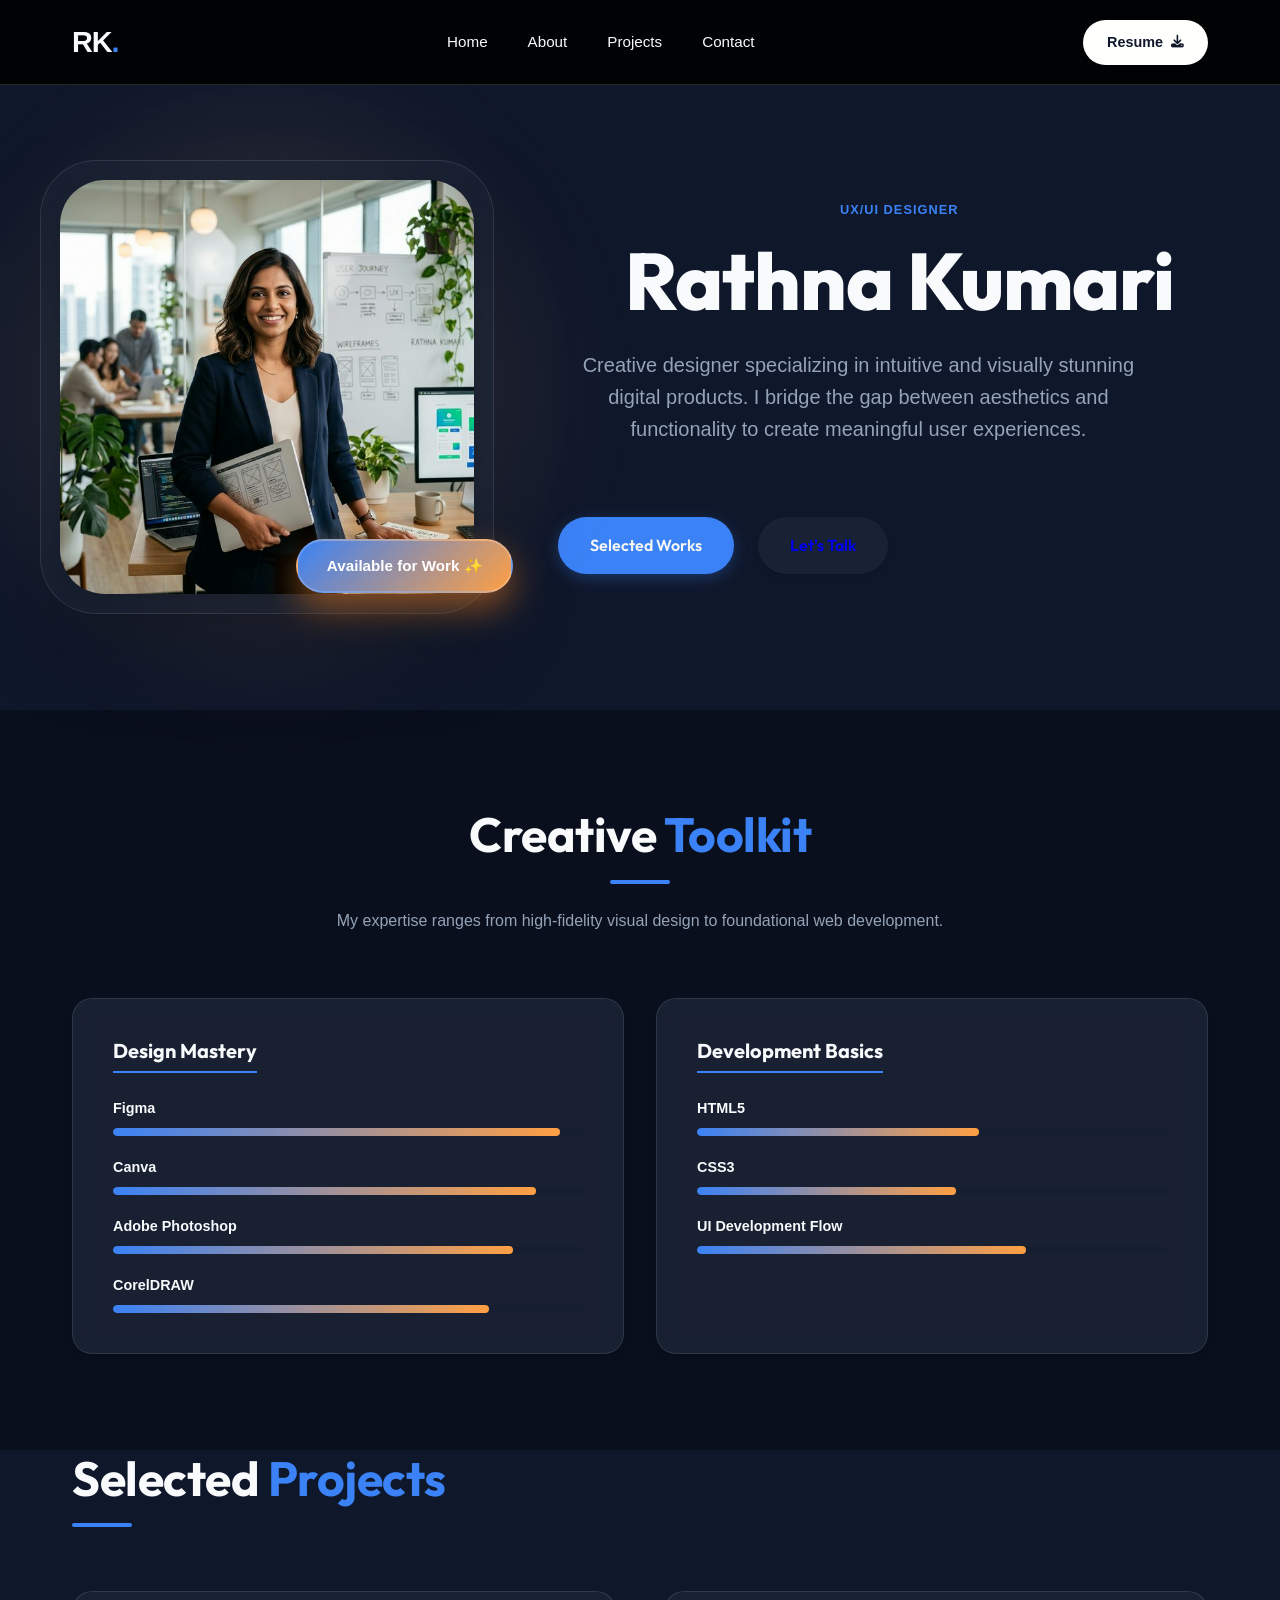
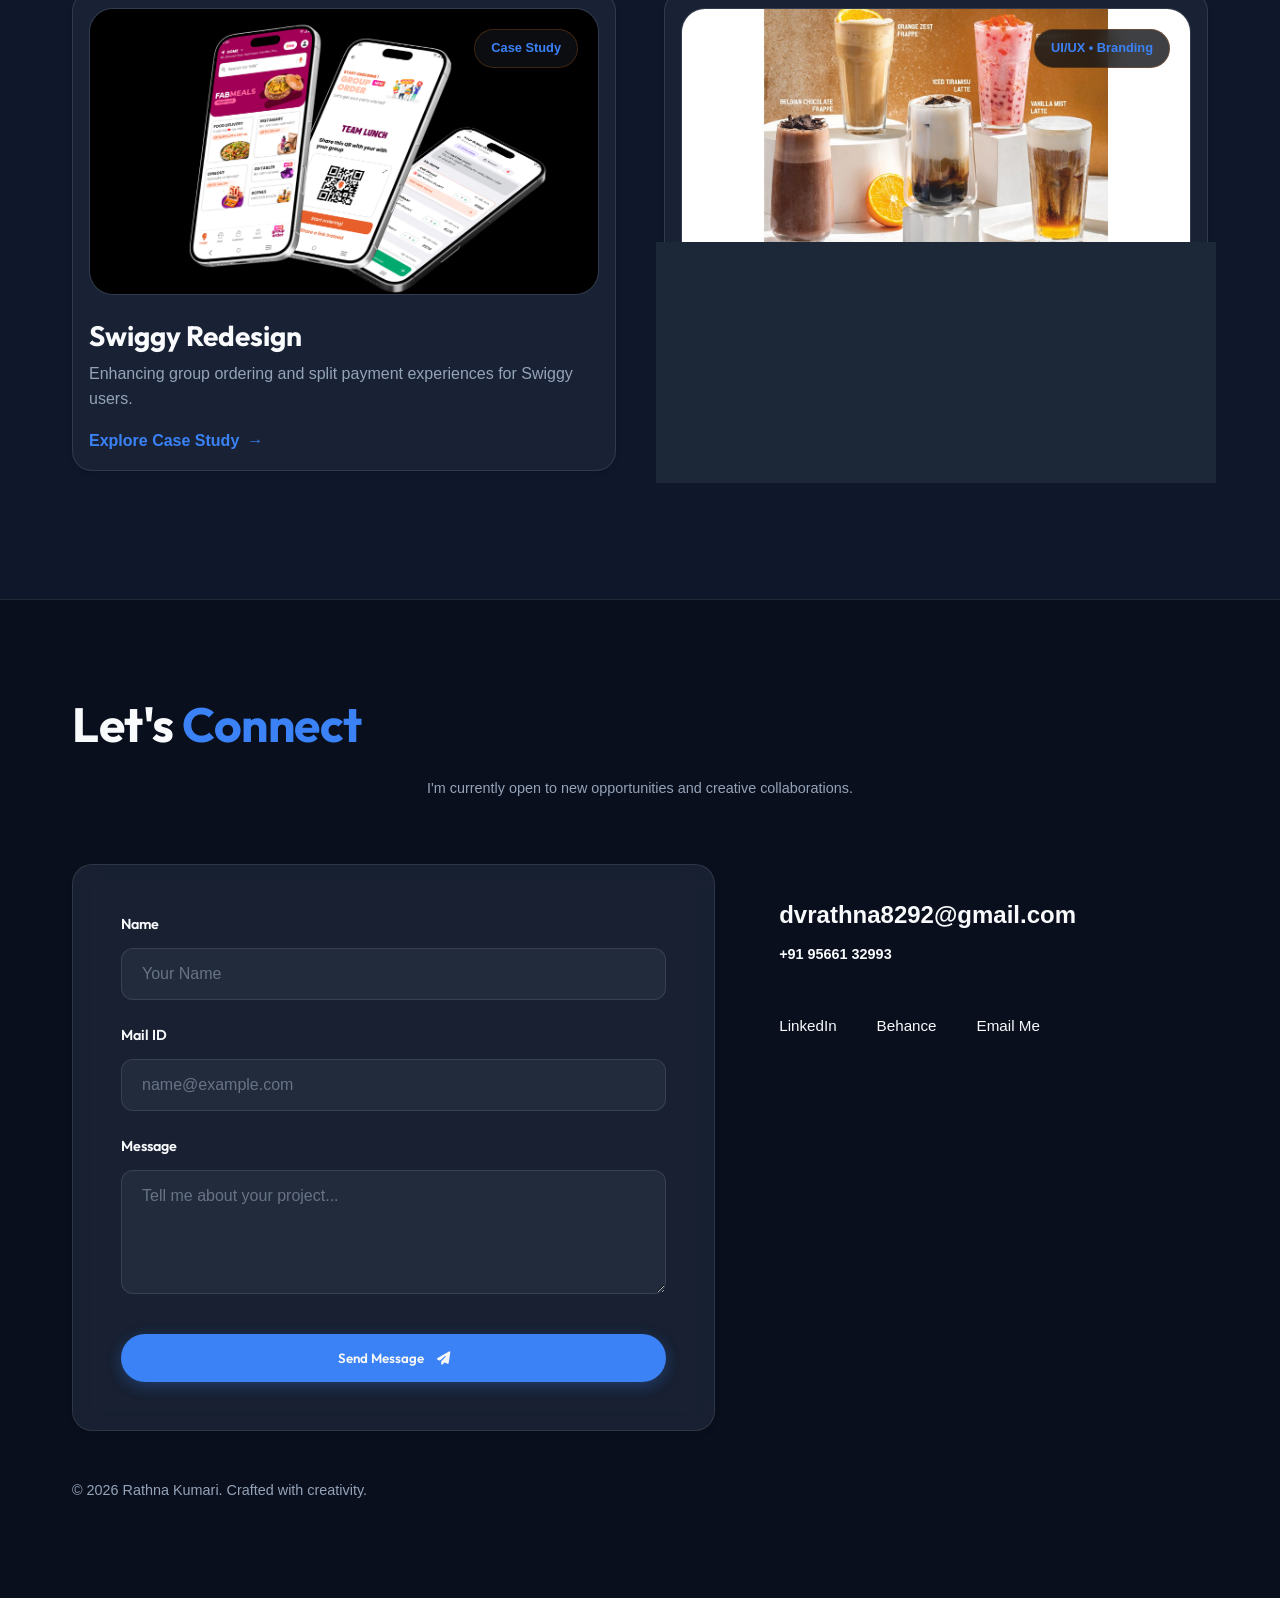
==== index.html @ 994c02bd "Initial portfolio commit" ====
<head>
    <meta charset="UTF-8">
    <meta name="viewport" content="width=device-width, initial-scale=1.0">
    <title>Rathna Kumari | UI/UX Designer Portfolio</title>
    <link rel="stylesheet" href="styling.css">
    <link rel="preconnect" href="https://fonts.googleapis.com">
    <link rel="preconnect" href="https://fonts.gstatic.com" crossorigin>
    <link href="https://fonts.googleapis.com/css2?family=Outfit:wght@300;400;500;600;700&display=swap" rel="stylesheet">
    <link rel="stylesheet" href="https://cdnjs.cloudflare.com/ajax/libs/font-awesome/6.4.0/css/all.min.css">
</head>

<body class="portfolio-theme">
    <!-- Navbar -->
    <nav class="navbar">
        <div class="nav-container">
            <a href="#" class="logo">RK<span>.</span></a>
            <ul class="nav-links">
                <li><a href="#home">Home</a></li>
                <li><a href="#about">About</a></li>
                <li><a href="#projects">Projects</a></li>
                <li><a href="#contact">Contact</a></li>
            </ul>
            <a href="resume.pdf" class="btn-resume" download>Resume <i class="fa-solid fa-download"></i></a>
        </div>
    </nav>
    <header class="portfolio-hero container">
        <div class="hero-layout fade-up">
            <div class="hero-image-wrapper">
                <div class="profile-photo-container">
                    <img src="premium_designer_portrait.png" alt="Rathna Kumari" class="profile-photo">
                    <div class="floating-badge">Available for Work ✨</div>
                </div>
            </div>
            <div class="hero-text">
                <span class="tag">UX/UI Designer</span>
                <h1 class="hero-title">Rathna Kumari</h1>
                <p class="hero-subtitle">Creative designer specializing in intuitive and visually stunning digital products. I bridge the gap between aesthetics and functionality to create meaningful user experiences.</p>

                <div class="flex-center gap-md" style="justify-content: flex-start; margin-top: 2rem;">
                    <a href="#projects" class="btn primary-btn">Selected Works</a>
                    <a href="#contact" class="btn glass-card">Let's Talk</a>
                </div>
            </div>
        </div>
    </header>

    <section id="skills" class="section bg-darker">
        <div class="container">
            <div class="section-header center fade-up">
                <h2>Creative <span class="highlight">Toolkit</span></h2>
                <div class="line"></div>
                <p class="mt-md">My expertise ranges from high-fidelity visual design to foundational web development.</p>
            </div>
            <div class="skills-grid">
                <div class="skill-category glass-card p-xl fade-up">
                    <h3 class="mb-md">Design Mastery</h3>
                    <div class="skill-list">
                        <div class="skill-item">
                            <span class="skill-name">Figma</span>
                            <div class="skill-bar"><div class="fill" style="width: 95%;"></div></div>
                        </div>
                        <div class="skill-item">
                            <span class="skill-name">Canva</span>
                            <div class="skill-bar"><div class="fill" style="width: 90%;"></div></div>
                        </div>
                        <div class="skill-item">
                            <span class="skill-name">Adobe Photoshop</span>
                            <div class="skill-bar"><div class="fill" style="width: 85%;"></div></div>
                        </div>
                        <div class="skill-item">
                            <span class="skill-name">CorelDRAW</span>
                            <div class="skill-bar"><div class="fill" style="width: 80%;"></div></div>
                        </div>
                    </div>
                </div>
                <div class="skill-category glass-card p-xl fade-up delay-1">
                    <h3 class="mb-md">Development Basics</h3>
                    <div class="skill-list">
                        <div class="skill-item">
                            <span class="skill-name">HTML5</span>
                            <div class="skill-bar"><div class="fill" style="width: 60%;"></div></div>
                        </div>
                        <div class="skill-item">
                            <span class="skill-name">CSS3</span>
                            <div class="skill-bar"><div class="fill" style="width: 55%;"></div></div>
                        </div>
                        <div class="skill-item">
                            <span class="skill-name">UI Development Flow</span>
                            <div class="skill-bar"><div class="fill" style="width: 70%;"></div></div>
                        </div>
                    </div>
                </div>
            </div>
        </div>
    </section>

    <main id="projects" class="projects-section container">
        <div class="section-header fade-up">
            <h2>Selected <span class="highlight">Projects</span></h2>
            <div class="line align-left"></div>
        </div>

        <div class="project-grid">
            <!-- Swiggy Redesign Project -->
            <a href="case study.html" class="project-card glass-card p-sm fade-up">
                <div class="project-thumbnail">
                    <span class="project-badge">Case Study</span>
                    <img src="Swiggy redesign.png" alt="Swiggy Redesign Case Study Thumbnail">
                </div>
                <div class="p-md">
                    <h3 class="project-title">Swiggy Redesign</h3>
                    <p class="project-desc">Enhancing group ordering and split payment experiences for Swiggy users.</p>
                    <span class="view-case-study">Explore Case Study</span>
                </div>
            </a>

            <!-- Sip & Swag Cafe Project -->
            <a href="sip-and-swag-case-study.html" class="project-card glass-card p-sm fade-up delay-1" style="text-decoration: none; color: inherit;">
                <div class="project-thumbnail">
                    <span class="project-badge">UI/UX • Branding</span>
                    <img src="Barista.jpg" alt="Sip & Swag Cafe" style="width: 100%; height: 100%; object-fit: cover; border-radius: 12px;">
                </div>
                <div class="p-md">
                    <h3 class="project-title">Sip & Swag Cafe</h3>
                    <p class="project-desc">Premium lifestyle branding and digital experience for a Gen-Z coffee lounge.</p>
                    <span class="view-case-study">Explore Case Study</span>
                </div>
            </a>
        </div>
    </main>

    <footer id="contact" class="section bg-darker">
        <div class="container">
            <h2 class="mb-md">Let's <span class="highlight">Connect</span></h2>
            <p class="mb-lg" style="text-align: center;">I'm currently open to new opportunities and creative collaborations.</p>
            
            <div class="contact-wrapper fade-up">
                <!-- Contact Form -->
                <div class="contact-form glass-card">
                    <form action="#" method="POST">
                        <div class="form-group mb-md">
                            <label for="name" class="form-label">Name</label>
                            <input type="text" id="name" name="name" class="form-control" placeholder="Your Name" required>
                        </div>
                        <div class="form-group mb-md">
                            <label for="email" class="form-label">Mail ID</label>
                            <input type="email" id="email" name="email" class="form-control" placeholder="name@example.com" required>
                        </div>
                        <div class="form-group mb-lg">
                            <label for="message" class="form-label">Message</label>
                            <textarea id="message" name="message" class="form-control" rows="5" placeholder="Tell me about your project..." required></textarea>
                        </div>
                        <button type="submit" class="btn primary-btn" style="width: 100%;">Send Message <i class="fa-solid fa-paper-plane" style="margin-left: 10px;"></i></button>
                    </form>
                </div>

                <!-- Contact Info Side -->
                <div class="contact-details">
                    <div class="footer-contact mb-xl">
                        <p class="text-lg">dvrathna8292@gmail.com</p>
                        <p class="mt-sm">+91 95661 32993</p>
                    </div>
                    <div class="nav-links" style="justify-content: flex-start; gap: 2.5rem; flex-wrap: wrap;">
                        <a href="https://linkedin.com" target="_blank">LinkedIn</a>
                        <a href="https://behance.net" target="_blank">Behance</a>
                        <a href="mailto:dvrathna8292@gmail.com">Email Me</a>
                    </div>
                </div>
            </div>
            <p class="mt-xl text-sm">© 2026 Rathna Kumari. Crafted with creativity.</p>
        </div>
    </footer>

    <script src="script.js"></script>
    <script>
        // Observe fade-up elements on scroll
        const observerOptions = {
            threshold: 0.1
        };

        const observer = new IntersectionObserver((entries) => {
            entries.forEach(entry => {
                if (entry.isIntersecting) {
                    entry.target.classList.add('visible');
                }
            });
        }, observerOptions);

        document.querySelectorAll('.fade-up').forEach(el => observer.observe(el));
    </script>
</body>

</html>
---- styling.css ----
:root {
    --swiggy-orange: #fc8019;
    --swiggy-orange-hover: #ff9f43;
    
    /* Portfolio Blue Theme (Only active in index.html) */
    --portfolio-primary-blue: #3b82f6;
    --portfolio-secondary-blue: #60a5fa;
    --bg-primary: #0f172a;
    --bg-secondary: #0a0f1d;
    --card-bg: rgba(30, 41, 59, 0.7);
    --border-color: rgba(255, 255, 255, 0.1);
    --text-primary: #f8fafc;
    --text-secondary: #94a3b8;
    --glow: rgba(252, 128, 25, 0.25);
    
    --success: #10b981;
    --danger: #ef4444;
    
    --font-heading: 'Outfit', sans-serif;
    --font-body: 'Inter', sans-serif;
    --shadow-sm: 0 1px 2px 0 rgb(0 0 0 / 0.05);
    --shadow-md: 0 4px 6px -1px rgb(0 0 0 / 0.1), 0 2px 4px -2px rgb(0 0 0 / 0.1);
    --shadow-lg: 0 10px 15px -3px rgb(0 0 0 / 0.1), 0 4px 6px -4px rgb(0 0 0 / 0.1);
}

body.portfolio-theme {
    --swiggy-orange: var(--portfolio-primary-blue);
    --swiggy-orange-hover: var(--portfolio-secondary-blue);
    --glow: rgba(59, 130, 246, 0.3);
}

* {
    margin: 0;
    padding: 0;
    box-sizing: border-box;
}

html {
    scroll-behavior: smooth;
    background-color: var(--bg-primary);
    color: var(--text-primary);
    font-family: var(--font-body);
}

body {
    overflow-x: hidden;
    line-height: 1.6;
}

/* Typography */
h1, h2, h3, h4, h5, h6 {
    font-family: var(--font-heading);
    font-weight: 700;
    line-height: 1.2;
}

h1 { font-size: clamp(2.5rem, 5vw, 4rem); letter-spacing: -1px; }
h2 { font-size: clamp(2rem, 4vw, 3rem); letter-spacing: -0.5px; }
h3 { font-size: 1.5rem; }
h4 { font-size: 1.2rem; }

p {
    font-size: 1rem;
    color: var(--text-secondary);
}

.text-light { color: var(--text-secondary); }
.text-lg { font-size: 1.15rem; }
.highlight { color: var(--swiggy-orange); }
.text-highlight { color: var(--swiggy-orange); font-weight: 500;}
.center { text-align: center; }

/* Utilities */
.container {
    max-width: 1200px;
    margin: 0 auto;
    padding: 0 2rem;
}

.section { padding: 6rem 0; }
.bg-darker { background-color: var(--bg-secondary); }

.mb-sm { margin-bottom: 0.5rem; }
.mb-md { margin-bottom: 1.5rem; }
.mb-lg { margin-bottom: 2.5rem; }
.mt-sm { margin-top: 0.5rem; }
.mt-md { margin-top: 1.5rem; }
.mt-xl { margin-top: 3rem; }

.p-xl { padding: 2.5rem; }
.padding-xxl { padding: 4rem; }

.flex-between { display: flex; justify-content: space-between; align-items: center; }

/* Grid Layouts */
.grid-2 {
    display: grid;
    grid-template-columns: 1fr 1fr;
    gap: 2rem;
}

.grid-3 {
    display: grid;
    grid-template-columns: repeat(auto-fill, minmax(320px, 1fr));
    gap: 2rem;
}

.align-items-center {
    align-items: center;
}

.text-center {
    text-align: center;
}

.text-sm {
    font-size: 0.9rem;
}

.p-lg {
    padding: 1.5rem;
}

.compare-card {
    display: flex;
    flex-direction: column;
    align-items: center;
    justify-content: space-between;
    height: 100%;
}


/* UI Elements */
.glass-card {
    background: var(--card-bg);
    backdrop-filter: blur(12px);
    -webkit-backdrop-filter: blur(12px);
    border: 1px solid var(--border-color);
    border-radius: 20px;
    box-shadow: var(--shadow-md);
    transition: transform 0.3s cubic-bezier(0.175, 0.885, 0.32, 1.275), box-shadow 0.3s ease, border-color 0.3s ease;
}

.glass-card:hover {
    transform: translateY(-5px);
    border-color: rgba(252, 128, 25, 0.3);
    box-shadow: var(--shadow-lg), 0 0 20px var(--glow);
}

.highlight-border {
    position: relative;
    overflow: hidden;
}

.highlight-border::before {
    content: '';
    position: absolute;
    top: 0; left: 0; right: 0; height: 3px;
    background: linear-gradient(90deg, transparent, var(--swiggy-orange), transparent);
}

.footer-contact {
    margin: 2rem 0;
}

.footer-contact p {
    color: var(--text-primary);
    font-weight: 600;
}

.btn {
    display: inline-block;
    padding: 1rem 2rem;
    border-radius: 50px;
    font-weight: 600;
    text-decoration: none;
    transition: all 0.3s ease;
    font-family: var(--font-heading);
    cursor: pointer;
    border: none;
}

.primary-btn {
    background: var(--swiggy-orange);
    color: rgb(247, 247, 244);
    box-shadow: 0 4px 15px var(--glow);
}

.primary-btn:hover {
    background: var(--swiggy-orange-hover);
    transform: translateY(-2px);
    box-shadow: 0 6px 20px rgba(252, 128, 25, 0.4);
}

.pill {
    background: rgba(252, 128, 25, 0.1);
    color: var(--swiggy-orange);
    padding: 0.5rem 1rem;
    border-radius: 50px;
    font-size: 0.875rem;
    font-weight: 500;
    border: 1px solid rgba(252, 128, 25, 0.2);
    display: inline-block;
}

/* Animations */
.fade-up {
    opacity: 0;
    transform: translateY(30px);
    transition: opacity 0.8s ease, transform 0.8s cubic-bezier(0.165, 0.84, 0.44, 1);
}

.fade-up.visible {
    opacity: 1;
    transform: translateY(0);
}

.delay-1 { transition-delay: 0.2s; }
.delay-2 { transition-delay: 0.4s; }

.float {
    animation: float 6s ease-in-out infinite;
}

@keyframes float {
    0% { transform: translateY(0px); }
    50% { transform: translateY(-15px); }
    100% { transform: translateY(0px); }
}

/* Navbar */
.navbar {
    position: fixed;
    top: 0;
    left: 0;
    width: 100%;
    padding: 1.2rem 0;
    background: rgba(0, 0, 0, 0.9);
    backdrop-filter: blur(20px);
    -webkit-backdrop-filter: blur(20px);
    border-bottom: 1px solid rgba(255, 255, 255, 0.15);
    z-index: 1000;
    transition: all 0.3s ease;
}

.nav-container {
    max-width: 1200px;
    margin: 0 auto;
    padding: 0 2rem;
    display: flex;
    justify-content: space-between;
    align-items: center;
}

.logo {
    font-size: 1.8rem;
    font-weight: 700;
    color: var(--text-primary);
    text-decoration: none;
    letter-spacing: -1px;
}

.logo span {
    color: var(--swiggy-orange);
}

.nav-links {
    display: flex;
    list-style: none;
    gap: 2.5rem;
    align-items: center;
}

.nav-links a {
    text-decoration: none;
    color: var(--text-primary);
    font-weight: 500;
    font-size: 0.95rem;
    transition: color 0.3s ease;
    position: relative;
}

.nav-links a::after {
    content: '';
    position: absolute;
    bottom: -5px;
    left: 0;
    width: 0;
    height: 2px;
    background: var(--swiggy-orange);
    transition: width 0.3s ease;
}

.nav-links a:hover {
    color: var(--swiggy-orange);
}

.nav-links a:hover::after {
    width: 100%;
}

.btn-resume {
    background: #fffffd;
    color: #0f172a;
    padding: 0.7rem 1.5rem;
    border-radius: 50px;
    text-decoration: none;
    font-weight: 600;
    font-size: 0.9rem;
    display: flex;
    align-items: center;
    gap: 0.5rem;
    transition: all 0.3s ease;
    box-shadow: 0 4px 15px rgba(0, 0, 0, 0.1);
}

.btn-resume:hover {
    background: var(--swiggy-orange);
    transform: translateY(-2px);
    box-shadow: 0 6px 20px rgba(252, 128, 25, 0.3);
}

.btn-resume i {
    font-size: 0.8rem;
}

/* Hero Section */
.hero {
    min-height: 100vh;
    display: flex;
    align-items: center;
    padding-top: 5rem;
    position: relative;
    overflow: hidden;
    background: #000000;
}

.hero::before {
    content: '';
    position: absolute;
    top: -50%; left: -10%;
    width: 60%; height: 100%;
    background: radial-gradient(circle, rgba(252, 128, 25, 0.15) 0%, transparent 60%);
    filter: blur(60px);
    z-index: -1;
}

.hero-grid {
    display: grid;
    grid-template-columns: 1fr 1fr;
    gap: 4rem;
    align-items: center;
}

.hero-layout {
    display: grid;
    grid-template-columns: 1fr 1.5fr;
    gap: 4rem;
    align-items: center;
}

.hero-image-wrapper {
    position: relative;
    display: flex;
    justify-content: center;
    align-items: center;
    z-index: 1;
}

.hero-image-wrapper::before,
.hero-image-wrapper::after {
    content: '';
    position: absolute;
    width: 140%;
    height: 140%;
    background: radial-gradient(circle, rgba(252, 128, 25, 0.4) 0%, transparent 70%);
    filter: blur(60px);
    opacity: 0.2;
    z-index: -1;
    animation: pulse 6s ease-in-out infinite alternate;
}

.hero-image-wrapper::after {
    background: radial-gradient(circle, #ffecd2 0%, transparent 70%);
    animation-delay: -3s;
}

@keyframes pulse {
    0% { transform: scale(0.8) translate(-10%, -10%); opacity: 0.1; }
    100% { transform: scale(1.2) translate(10%, 10%); opacity: 0.3; }
}

.profile-photo-container {
    position: relative;
    padding: 1.2rem;
    background: rgba(30, 41, 59, 0.4);
    backdrop-filter: blur(12px);
    -webkit-backdrop-filter: blur(12px);
    border: 1px solid rgba(255, 255, 255, 0.1);
    border-radius: 3.5rem;
    box-shadow: 0 40px 100px -20px rgba(0, 0, 0, 0.3);
    transition: all 0.6s cubic-bezier(0.165, 0.84, 0.44, 1);
    transform-style: preserve-3d;
}

.profile-photo {
    width: 100%;
    max-width: 420px;
    border-radius: 2.8rem;
    display: block;
    transition: transform 0.6s cubic-bezier(0.165, 0.84, 0.44, 1);
    box-shadow: 0 10px 30px rgba(0,0,0,0.2);
}

.profile-photo-container:hover {
    transform: translateY(-15px) rotate(2deg) scale(1.02);
    border-color: rgba(252, 128, 25, 0.5);
    box-shadow: 0 60px 120px -30px rgba(252, 128, 25, 0.25);
    background: rgba(255, 255, 255, 0.08);
}

.profile-photo-container:hover .profile-photo {
    transform: scale(1.05);
}

.floating-badge {
    position: absolute;
    bottom: 20px;
    right: -20px;
    background: linear-gradient(135deg, var(--swiggy-orange), #ff9f43);
    color: white;
    padding: 0.8rem 1.8rem;
    border-radius: 50px;
    font-size: 0.95rem;
    font-weight: 700;
    box-shadow: 0 15px 35px rgba(252, 128, 25, 0.5);
    animation: float-badge 4s ease-in-out infinite;
    z-index: 10;
    white-space: nowrap;
    border: 2px solid rgba(255, 255, 255, 0.2);
}

@keyframes float-badge {
    0% { transform: translateY(0) rotate(0); }
    50% { transform: translateY(-15px) rotate(3deg); }
    100% { transform: translateY(0) rotate(0); }
}

.hero-text {
    display: flex;
    flex-direction: column;
}

.contact-chips {
    display: flex;
    gap: 1rem;
    margin-top: 1.5rem;
    flex-wrap: wrap;
}

.chip {
    padding: 0.5rem 1rem;
    background: var(--bg-secondary);
    border: 1px solid var(--border-color);
    border-radius: 50px;
    color: var(--text-secondary);
    text-decoration: none;
    font-size: 0.9rem;
    display: flex;
    align-items: center;
    gap: 0.5rem;
    transition: all 0.3s ease;
}

.chip:hover {
    background: white;
    border-color: var(--swiggy-orange);
    color: var(--text-primary);
    transform: translateY(-2px);
    box-shadow: var(--shadow-sm);
}

.tag {
    display: inline-block;
    color: var(--swiggy-orange);
    font-weight: 600;
    letter-spacing: 1px;
    text-transform: uppercase;
    font-size: 0.8rem;
    margin-bottom: 1rem;
}

.title {
    margin-bottom: 1.5rem;
}

.subtitle {
    font-size: 1.2rem;
    margin-bottom: 2rem;
    max-width: 90%;
}

.role-grid {
    display: grid;
    grid-template-columns: 1fr 1fr;
    gap: 1.5rem;
    margin-bottom: 2rem;
    padding: 1.5rem;
    background: rgba(30, 41, 59, 0.3);
    border-radius: 12px;
    border: 1px solid rgba(252, 128, 25, 0.2);
}

.role-label {
    display: block;
    color: var(--text-secondary);
    font-size: 0.8rem;
    text-transform: uppercase;
    letter-spacing: 1px;
    margin-bottom: 0.25rem;
}

.role-val {
    font-family: var(--font-heading);
    font-weight: 500;
    color: white;
}

.features-pill {
    display: flex;
    gap: 1rem;
    margin-bottom: 2.5rem;
}

.visual-card {
    padding: 1rem;
    border-radius: 2rem;
    display: flex;
    justify-content: center;
    align-items: center;
    background: linear-gradient(145deg, rgba(25, 28, 36, 0.8), rgba(15, 17, 21, 0.8));
    position: relative;
}

.visual-card::after {
    content: '';
    position: absolute;
    inset: -2px;
    border-radius: 2rem;
    background: linear-gradient(45deg, var(--swiggy-orange), transparent, var(--swiggy-orange));
    z-index: -1;
    opacity: 0.3;
}

.ui-mockup {
    width: 100%;
    max-width: 320px;
    border-radius: 1.5rem;
    box-shadow: 0 20px 50px rgba(0,0,0,0.5);
    display: block;
}

/* Section Common */
.section-header {
    margin-bottom: 4rem;
}

.line {
    height: 4px;
    width: 60px;
    background: var(--swiggy-orange);
    border-radius: 2px;
    margin: 1rem auto 0;
}

.line.align-left {
    margin: 1rem 0 0 0;
}

/* Problem Section */
.border-red { border-top: 3px solid var(--danger); }
.border-green { border-top: 3px solid var(--success); }

.icon-header {
    display: flex;
    align-items: center;
    gap: 1rem;
    margin-bottom: 1.5rem;
}

.icon {
    font-size: 1.5rem;
    width: 40px; height: 40px;
    border-radius: 10px;
    display: flex;
    align-items: center;
    justify-content: center;
    background: rgba(255,255,255,0.05);
}

.custom-list {
    list-style: none;
}

.custom-list li {
    padding-left: 2rem;
    position: relative;
    margin-bottom: 0.75rem;
    color: var(--text-secondary);
}

.custom-list li::before {
    content: '→';
    position: absolute;
    left: 0;
    color: var(--swiggy-orange);
    font-weight: bold;
}

.example-box {
    background: rgba(0,0,0,0.3);
    padding: 1rem;
    border-radius: 8px;
    border-left: 3px solid var(--danger);
}

.text-red { color: #ff6b6b; }
.small { font-size: 0.85rem; }

/* Skills Grid */
.skills-grid {
    display: grid;
    grid-template-columns: repeat(auto-fit, minmax(300px, 1fr));
    gap: 2rem;
    margin-top: 3rem;
}

.skill-category h3 {
    font-size: 1.25rem;
    color: var(--text-primary);
    border-bottom: 2px solid var(--swiggy-orange);
    display: inline-block;
    padding-bottom: 0.5rem;
}

.skill-list {
    display: flex;
    flex-direction: column;
    gap: 1.25rem;
}

.skill-item {
    display: flex;
    flex-direction: column;
    gap: 0.5rem;
}

.skill-name {
    font-weight: 600;
    font-size: 0.9rem;
    color: var(--text-primary);
}

.skill-bar {
    height: 8px;
    background: rgba(0,0,0,0.05);
    border-radius: 4px;
    overflow: hidden;
}

.skill-bar .fill {
    height: 100%;
    background: linear-gradient(90deg, var(--swiggy-orange), #ff9f43);
    border-radius: 4px;
    transition: width 1.5s cubic-bezier(0.19, 1, 0.22, 1);
}

.insight-item {
    background: #1e293b;
    padding: 1.5rem;
    border-radius: 12px;
    text-align: center;
    box-shadow: var(--shadow-sm);
}

.insight-num {
    display: block;
    font-family: var(--font-heading);
    font-size: 2.5rem;
    font-weight: 800;
    color: rgba(252, 128, 25, 0.1);
    margin-bottom: 0.5rem;
}

/* Survey Progress Bars */
.survey-option {
    margin-bottom: 0.5rem;
}

.progress-bar-bg {
    width: 100%;
    height: 8px;
    background: rgba(255, 255, 255, 0.05);
    border-radius: 4px;
    overflow: hidden;
}

.progress-bar-fill {
    height: 100%;
    background: var(--swiggy-orange);
    border-radius: 4px;
    transition: width 1s ease-in-out;
}

/* User Flow Diagram */
.user-flow-container {
    background: rgba(255, 255, 255, 0.02);
    border-radius: 24px;
    padding: 3rem 2rem;
    border: 1px solid rgba(255, 255, 255, 0.05);
    display: flex;
    justify-content: center;
}

.flow-path {
    display: flex;
    flex-direction: column;
    align-items: center;
    width: 100%;
    max-width: 800px;
}

.flow-row {
    display: flex;
    align-items: center;
    justify-content: center;
    width: 100%;
    position: relative;
    gap: 1rem;
}

.flex-column {
    flex-direction: column;
}

.flow-step {
    background: var(--card-bg);
    border: 1px solid var(--border-color);
    padding: 1rem 1.5rem;
    border-radius: 12px;
    display: flex;
    align-items: center;
    gap: 0.75rem;
    min-width: 220px;
    justify-content: center;
    box-shadow: 0 4px 15px rgba(0,0,0,0.2);
    z-index: 2;
    transition: transform 0.3s ease, border-color 0.3s ease;
}

.flow-step:hover {
    transform: translateY(-2px);
    border-color: var(--swiggy-orange);
}

.highlight-step {
    background: rgba(252, 128, 25, 0.1);
    border-color: rgba(252, 128, 25, 0.3);
}

.final-step {
    background: rgba(40, 167, 69, 0.1);
    border-color: rgba(40, 167, 69, 0.3);
}

.step-icon {
    font-size: 1.25rem;
}

.step-name {
    font-weight: 600;
    font-size: 0.95rem;
    color: white;
}

.flow-connector {
    background-color: var(--swiggy-orange);
    opacity: 0.5;
    position: relative;
}

.flow-connector.horizontal {
    height: 2px;
    width: 40px;
}

.flow-connector.horizontal::after {
    content: '';
    position: absolute;
    right: -2px;
    top: -4px;
    border-top: 5px solid transparent;
    border-bottom: 5px solid transparent;
    border-left: 6px solid var(--swiggy-orange);
}

.flow-connector.vertical {
    width: 2px;
    height: 40px;
    margin: 0 auto;
}

.flow-connector.vertical::after {
    content: '';
    position: absolute;
    bottom: -2px;
    left: -4px;
    border-left: 5px solid transparent;
    border-right: 5px solid transparent;
    border-top: 6px solid var(--swiggy-orange);
}

.flow-connector.short {
    height: 20px;
}

.flow-divider {
    padding: 1rem 0;
    color: var(--text-secondary);
    font-size: 0.85rem;
    font-weight: bold;
    letter-spacing: 1px;
    text-transform: uppercase;
    position: relative;
    width: 100%;
    text-align: center;
}

.flow-divider::before, .flow-divider::after {
    content: '';
    position: absolute;
    top: 50%;
    width: 40%;
    height: 1px;
    background: rgba(255, 255, 255, 0.1);
}

.flow-divider::before { left: 0; }
.flow-divider::after { right: 0; }

.group-selection-split {
    gap: 4rem;
    padding: 1.5rem 0;
    position: relative;
}

.group-selection-split::before {
    content: '';
    position: absolute;
    top: -15px; /* Adjust based on your vertical drop height */
    left: 50%;
    transform: translateX(-50%);
    width: calc(100% - 220px); /* rough width between the two cards */
    height: 2px;
    background: var(--swiggy-orange);
    opacity: 0.5;
}

.group-selection-split .flow-branch {
    position: relative;
}

/* Add corner lines connecting the top branch horizontal bar down to the steps */
.group-selection-split .flow-branch::before {
    content: '';
    position: absolute;
    top: -15px;
    left: 50%;
    transform: translateX(-50%);
    width: 2px;
    height: 15px;
    background: var(--swiggy-orange);
    opacity: 0.5;
}

.group-selection-split .flow-branch::after {
    content: '';
    position: absolute;
    top: -2px; /* point of the arrow */
    left: 50%;
    transform: translateX(-50%);
    border-left: 5px solid transparent;
    border-right: 5px solid transparent;
    border-top: 6px solid var(--swiggy-orange);
    opacity: 0.5;
}
.create-drop { 
    margin-left: 75%; /* Align below "Create new group" roughly */
}

.main-drop {
    height: 25px; /* Distance down to the fork point */
    margin-bottom: 15px;
}

.main-drop::after {
    display: none; /* remove arrow from primary vertical bar before the split */
}

/* Design System Showcase */
.design-system-grid {
    display: grid;
    grid-template-columns: 1fr 1fr;
    gap: 3rem;
}

@media (max-width: 900px) {
    .design-system-grid {
        grid-template-columns: 1fr;
    }
}

.system-card {
    background: rgba(255, 255, 255, 0.02);
    border-radius: 16px;
    padding: 2rem;
    border: 1px solid rgba(255, 255, 255, 0.05);
}

.system-card h4 {
    color: var(--text-secondary);
    text-transform: uppercase;
    letter-spacing: 2px;
    font-size: 0.85rem;
    margin-bottom: 2rem;
    padding-bottom: 1rem;
    border-bottom: 1px solid rgba(255, 255, 255, 0.1);
}

/* Colors Showcase */
.colors-grid {
    display: grid;
    grid-template-columns: repeat(auto-fit, minmax(100px, 1fr));
    gap: 1.5rem;
}

.color-swatch {
    display: flex;
    flex-direction: column;
    align-items: center;
    text-align: center;
}

.swatch-circle {
    width: 60px;
    height: 60px;
    border-radius: 50%;
    margin-bottom: 1rem;
    box-shadow: 0 4px 15px rgba(0,0,0,0.3);
    border: 2px solid rgba(255,255,255,0.1);
}

.swatch-bg-orange { background-color: var(--swiggy-orange); }
.swatch-bg-dark { background-color: var(--dark-bg); }
.swatch-bg-card { background-color: var(--card-bg); }
.swatch-bg-text { background-color: var(--text-secondary); }

.color-name {
    font-size: 0.85rem;
    font-weight: 600;
    color: white;
}
.color-hex {
    font-size: 0.75rem;
    color: var(--text-secondary);
    font-family: monospace;
}

/* Typography Showcase */
.type-showcase {
    display: flex;
    flex-direction: column;
    gap: 1.5rem;
}

.type-row {
    display: flex;
    justify-content: space-between;
    align-items: baseline;
    padding-bottom: 1rem;
    border-bottom: 1px dashed rgba(255,255,255,0.05);
}

.type-row:last-child {
    border-bottom: none;
    padding-bottom: 0;
}

.type-sample-heading {
    font-family: var(--font-heading);
    font-size: 1.8rem;
    font-weight: 700;
    color: white;
}

.type-sample-body {
    font-family: var(--font-body);
    font-size: 1rem;
    color: var(--text-secondary);
}

.type-details {
    text-align: right;
}

.type-name {
    display: block;
    font-size: 0.85rem;
    color: var(--swiggy-orange);
    font-weight: 600;
}

.type-weight {
    font-size: 0.75rem;
    color: rgba(255,255,255,0.4);
}

/* Journey Map Table */
.table-responsive {
    width: 100%;
    overflow-x: auto;
    margin-top: 2rem;
    padding-bottom: 1rem;
}

.journey-table {
    width: 100%;
    border-collapse: collapse;
    text-align: left;
    min-width: 800px; /* Force scroll on very small screens if needed, but we'll use a responsive trick below */
}

.journey-table th,
.journey-table td {
    padding: 1.25rem 1rem;
    border-bottom: 1px solid var(--border-color);
}

.journey-table th {
    background-color: var(--bg-secondary);
    color: var(--swiggy-orange);
    font-family: var(--font-heading);
    font-weight: 700;
    font-size: 1rem;
    position: sticky;
    top: 0;
    z-index: 10;
}

.journey-table tbody tr {
    transition: background-color 0.3s ease;
}

.journey-table tbody tr:hover {
    background-color: rgba(252, 128, 25, 0.05);
}

.journey-table td {
    color: var(--text-secondary);
    font-size: 0.95rem;
    vertical-align: top;
    border-bottom: 1px solid var(--border-color);
}

.journey-table td strong {
    color: var(--text-primary);
    font-family: var(--font-heading);
    font-size: 1.05rem;
}

/* Designs Gallery */
.design-gallery {
    /* Adding padding to account for arrows that might overflow */
    padding: 2rem 0;
}

.gallery-item {
    padding: 1.5rem;
    display: flex;
    flex-direction: column;
    align-items: center;
    position: relative; /* Needed for absolute positioning of arrows */
    /* Removed glass-card styling directly here overriding the class if used in HTML */
    background: transparent !important;
    border: none !important;
    box-shadow: none !important;
    backdrop-filter: none !important;
    -webkit-backdrop-filter: none !important;
}

.gallery-item:hover {
    transform: none !important; /* Remove hover transform from glass-card */
}

/* --- User Flow Connectors (Dotted Lines) --- */
.flow-arrow {
    position: absolute;
    top: 30%; /* Align with the middle of the phone mockup roughly */
    right: -2rem; /* Stick out to the right */
    width: 2rem;
    height: 3px;
    background-color: transparent;
    border-top: 3px dashed var(--swiggy-orange);
    z-index: 0;
    opacity: 0.8;
}

/* Hide right arrows on specific grid columns based on screen size */
/* On large screens (3 columns), hide arrow on every 3rd item */
@media (min-width: 1024px) {
    .gallery-item:nth-child(3n) .flow-arrow {
        display: none;
    }
}

/* On medium screens (2 columns) */
@media (min-width: 601px) and (max-width: 1023px) {
    .grid-3 {
        grid-template-columns: repeat(2, 1fr);
    }
    .gallery-item:nth-child(2n) .flow-arrow {
        display: none;
    }
}

/* On small screens (1 column) */
@media (max-width: 600px) {
    .flow-arrow {
        display: none; /* Hide horizontal arrows entirely */
    }
}

/* --- Mobile Device Frame --- */
.mobile-mockup {
    position: relative;
    width: 100%;
    max-width: 280px;
    margin: 0 auto 1.5rem auto;
    border-radius: 36px;
    background-color: #000;
    box-shadow: 
        0 0 0 8px #1c1c1c,
        0 0 0 9px #333,
        0 20px 40px rgba(0, 0, 0, 0.6);
    padding: 12px;
    z-index: 1;
}

/* Top Notch/Dynamic Island Simulator */
.mobile-mockup::before {
    content: '';
    position: absolute;
    top: 0;
    left: 50%;
    transform: translateX(-50%);
    width: 120px;
    height: 24px;
    background-color: #000;
    border-bottom-left-radius: 12px;
    border-bottom-right-radius: 12px;
    z-index: 5;
    pointer-events: none;
}

/* Inner screen area */
.img-wrapper {
    width: 100%;
    aspect-ratio: 9/19.5; /* Standard modern phone ratio */
    overflow: hidden;
    border-radius: 24px;
    cursor: zoom-in;
    background: #121212;
    display: flex;
    align-items: center;
    justify-content: center;
    position: relative;
}

.img-wrapper img {
    width: 100%;
    height: 100%;
    object-fit: cover; /* Fill the screen */
    object-position: top; /* Keep the top of the UI visible by default */
    transition: transform 0.5s cubic-bezier(0.165, 0.84, 0.44, 1);
}

.img-wrapper:hover img {
    transform: scale(1.05);
}

.gallery-info {
    text-align: center;
    width: 100%;
}

.gallery-info h3 {
    font-size: 1.2rem;
    margin-bottom: 0.25rem;
    color: var(--text-primary);
}

.gallery-info p {
    font-size: 0.85rem;
}

/* Lightbox */
.lightbox {
    display: none;
    position: fixed;
    z-index: 999;
    padding-top: 50px;
    left: 0;
    top: 0;
    width: 100%;
    height: 100%;
    overflow: auto;
    background-color: rgba(0, 0, 0, 0.9);
    backdrop-filter: blur(10px);
}

.lightbox-content {
    margin: auto;
    display: block;
    max-height: 85vh;
    max-width: 90vw;
    object-fit: contain;
    animation: zoomIn 0.3s ease;
}

@keyframes zoomIn {
    from {transform: scale(0.9); opacity: 0;}
    to {transform: scale(1); opacity: 1;}
}

.close-lightbox {
    position: absolute;
    top: 15px;
    right: 35px;
    color: #f5f6f4;
    font-size: 40px;
    font-weight: bold;
    cursor: pointer;
    transition: 0.3s;
}

.close-lightbox:hover {
    color: var(--swiggy-orange);
}

#lightbox-caption {
    margin: 15px auto;
    display: block;
    width: 80%;
    max-width: 700px;
    text-align: center;
    color: #ccc;
    padding: 10px 0;
    font-family: var(--font-heading);
    font-size: 1.1rem;
}

/* Footer */
footer {
    padding: 2rem 0;
    border-top: 1px solid var(--border-color);
    background: var(--darker-bg);
}

footer p {
    font-size: 0.9rem;
}

/* Responsive */
@media (max-width: 900px) {
    .grid-2 { grid-template-columns: 1fr; }
    .hero-grid { grid-template-columns: 1fr; text-align: center; gap: 2rem;}
    .role-grid { grid-template-columns: 1fr; text-align: left; }
    .features-pill { justify-content: center; }
    .line.align-left { margin: 1rem auto 0; }
    .nav-links { display: none; } /* Simple hiding for mobile, ideally replace with hamburger */
    
    /* Responsive Table for Tablet/Mobile */
    .journey-table {
        min-width: 100%;
    }
    .journey-table thead {
        display: none; /* Hide headers on small screens */
    }
    .journey-table, .journey-table tbody, .journey-table tr, .journey-table td {
        display: block;
        width: 100%;
    }
    .journey-table tr {
        margin-bottom: 2rem;
        border: 1px solid var(--border-color);
        border-radius: 12px;
        background-color: rgba(25, 28, 36, 0.4);
    }
    .journey-table td {
        text-align: right;
        padding-left: 50%; /* Make room for labels */
        position: relative;
        border-bottom: 1px solid rgba(255, 255, 255, 0.05);
    }
    .journey-table td:last-child {
        border-bottom: none;
    }
    .journey-table td::before {
        content: attr(data-label);
        position: absolute;
        left: 1rem;
        width: 45%;
        padding-right: 15px;
        white-space: nowrap;
        text-align: left;
        font-family: var(--font-heading);
        font-weight: 600;
        color: var(--swiggy-orange);
    }
}

@media (max-width: 600px) {
    .container { padding: 0 1.5rem; }
    h1 { font-size: 2.2rem; }
    h2 { font-size: 1.8rem; }
    .journey-timeline { padding-left: 2rem; }
    .step-num { left: -2rem; width: 30px; height: 30px; font-size: 1rem; }
}

/* Illustrations */
.illustration-card {
    display: flex;
    justify-content: center;
    align-items: center;
    overflow: hidden;
    position: relative;
}

.illustration-card::before {
    content: '';
    position: absolute;
    width: 60%;
    height: 60%;
    background: radial-gradient(circle, var(--swiggy-orange) 0%, transparent 70%);
    opacity: 0.15;
    filter: blur(40px);
    z-index: 0;
}

.feature-illustration {
    width: 100%;
    max-width: 400px;
    height: auto;
    border-radius: 12px;
    position: relative;
    z-index: 1;
    transform: scale(0.95);
    transition: transform 0.5s ease;
}

.illustration-card:hover .feature-illustration {
    transform: scale(1);
}

.h-100 {
    height: 100%;
}

.flex-column-center {
    display: flex;
    flex-direction: column;
    justify-content: center;
}

.float-delayed {
    animation: float 7s ease-in-out infinite;
    animation-delay: 2s;
}

.p-sm {
    padding: 1rem;
}

/* Portfolio Specific Styles */
.portfolio-hero {
    padding: 10rem 0 6rem;
    text-align: center;
}
.hero-title {
    font-size: clamp(3rem, 8vw, 5rem);
    margin-bottom: 1.5rem;
    font-weight: 800;
    line-height: 1.1;
    color: var(--text-primary);
}
.hero-subtitle {
    font-size: 1.25rem;
    max-width: 600px;
    margin-bottom: 2.5rem;
    color: var(--text-secondary);
}
.projects-section {
    padding-bottom: 8rem;
}
.project-grid {
    display: grid;
    grid-template-columns: repeat(auto-fit, minmax(400px, 1fr));
    gap: 3rem;
    margin-top: 4rem;
}
.project-card {
    display: block;
    text-decoration: none;
    color: inherit;
}
.project-thumbnail {
    position: relative;
    aspect-ratio: 16/9;
    overflow: hidden;
    border-radius: 24px;
    border: 1px solid var(--border-color);
    background: var(--card-bg);
    margin-bottom: 1.5rem;
}
.project-thumbnail img {
    width: 100%;
    height: 100%;
    object-fit: cover;
    transition: transform 0.6s cubic-bezier(0.165, 0.84, 0.44, 1);
}
.project-card:hover .project-thumbnail img {
    transform: scale(1.05);
}
.project-badge {
    position: absolute;
    top: 20px;
    right: 20px;
    background: rgba(15, 17, 21, 0.8);
    backdrop-filter: blur(10px);
    padding: 0.5rem 1rem;
    border-radius: 50px;
    font-size: 0.8rem;
    font-weight: 600;
    color: var(--swiggy-orange);
    border: 1px solid rgba(252, 128, 25, 0.2);
}
.project-title {
    font-size: 1.75rem;
    margin-bottom: 0.5rem;
    color: var(--text-primary);
    transition: color 0.3s ease;
}
.project-card:hover .project-title {
    color: var(--swiggy-orange);
}
.project-desc {
    font-size: 1rem;
    color: var(--text-secondary);
}
.view-case-study {
    display: inline-flex;
    align-items: center;
    gap: 0.5rem;
    margin-top: 1rem;
    font-weight: 600;
    color: var(--swiggy-orange);
}
.view-case-study::after {
    content: '→';
    transition: transform 0.3s ease;
}
.project-card:hover .view-case-study::after {
    transform: translateX(5px);
}

.flex-center {
    display: flex;
    justify-content: center;
    align-items: center;
}
.gap-md {
    gap: 1.5rem;
}

/* Contact Form */
.contact-wrapper {
    display: grid;
    grid-template-columns: 1.5fr 1fr;
    gap: 4rem;
    margin-top: 4rem;
    align-items: start;
    text-align: left;
}

.contact-form {
    padding: 3rem;
    width: 100%;
}

.form-label {
    display: block;
    font-size: 0.9rem;
    font-weight: 600;
    color: var(--text-primary);
    margin-bottom: 0.75rem;
    font-family: var(--font-heading);
}

.form-control {
    width: 100%;
    padding: 1rem 1.25rem;
    background: rgba(255, 255, 255, 0.05);
    border: 1px solid var(--border-color);
    border-radius: 12px;
    color: var(--text-primary);
    font-size: 1rem;
    font-family: var(--font-body);
    transition: all 0.3s ease;
}

.form-control:focus {
    outline: none;
    background: white;
    border-color: var(--swiggy-orange);
    box-shadow: 0 0 15px rgba(252, 128, 25, 0.15);
}

.form-control::placeholder {
    color: var(--text-secondary);
    opacity: 0.6;
}

.contact-details {
    padding-top: 2rem;
}

.contact-details .footer-contact {
    margin: 0 0 3rem 0;
}

.contact-details .text-lg {
    font-size: 1.5rem;
    font-weight: 700;
    word-break: break-all;
    color: var(--text-primary);
}

@media (max-width: 968px) {
    .contact-wrapper {
        grid-template-columns: 1fr;
        gap: 3rem;
    }
    
    .contact-form {
        padding: 2rem;
    }
}
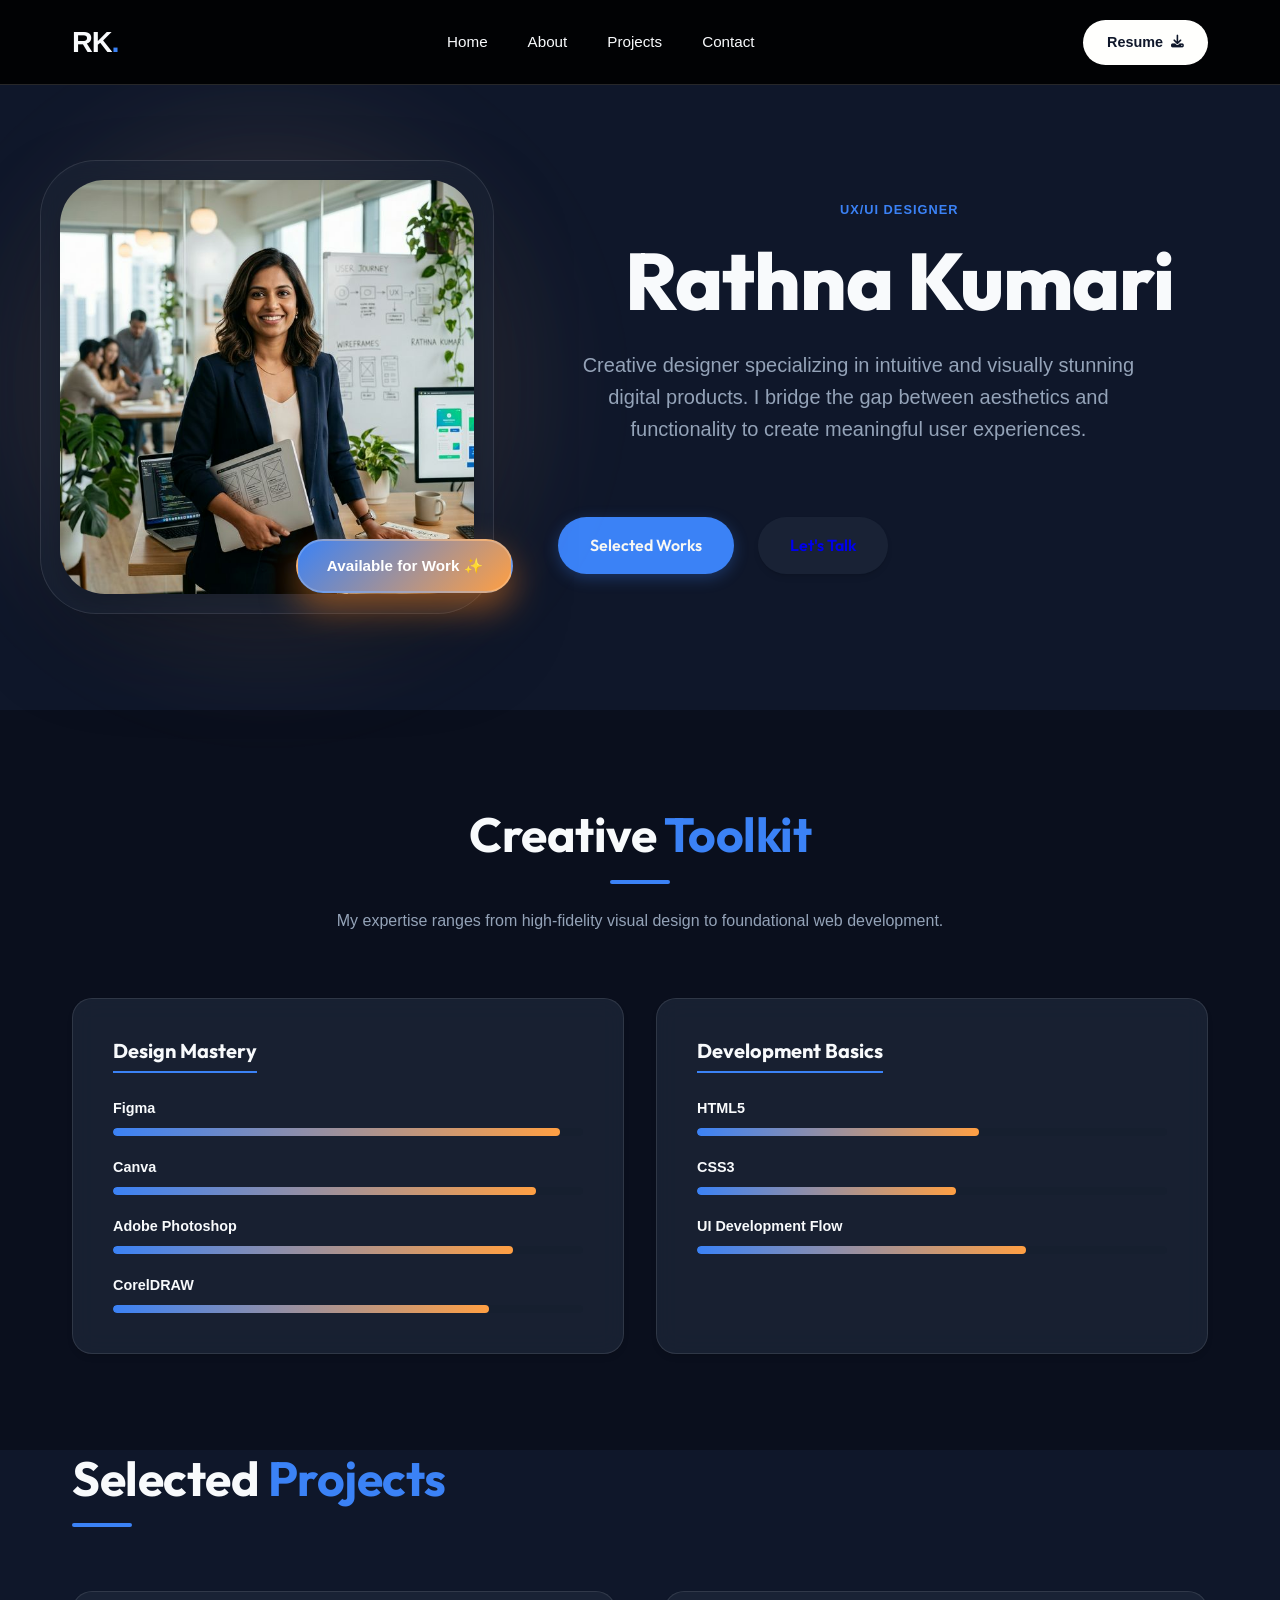
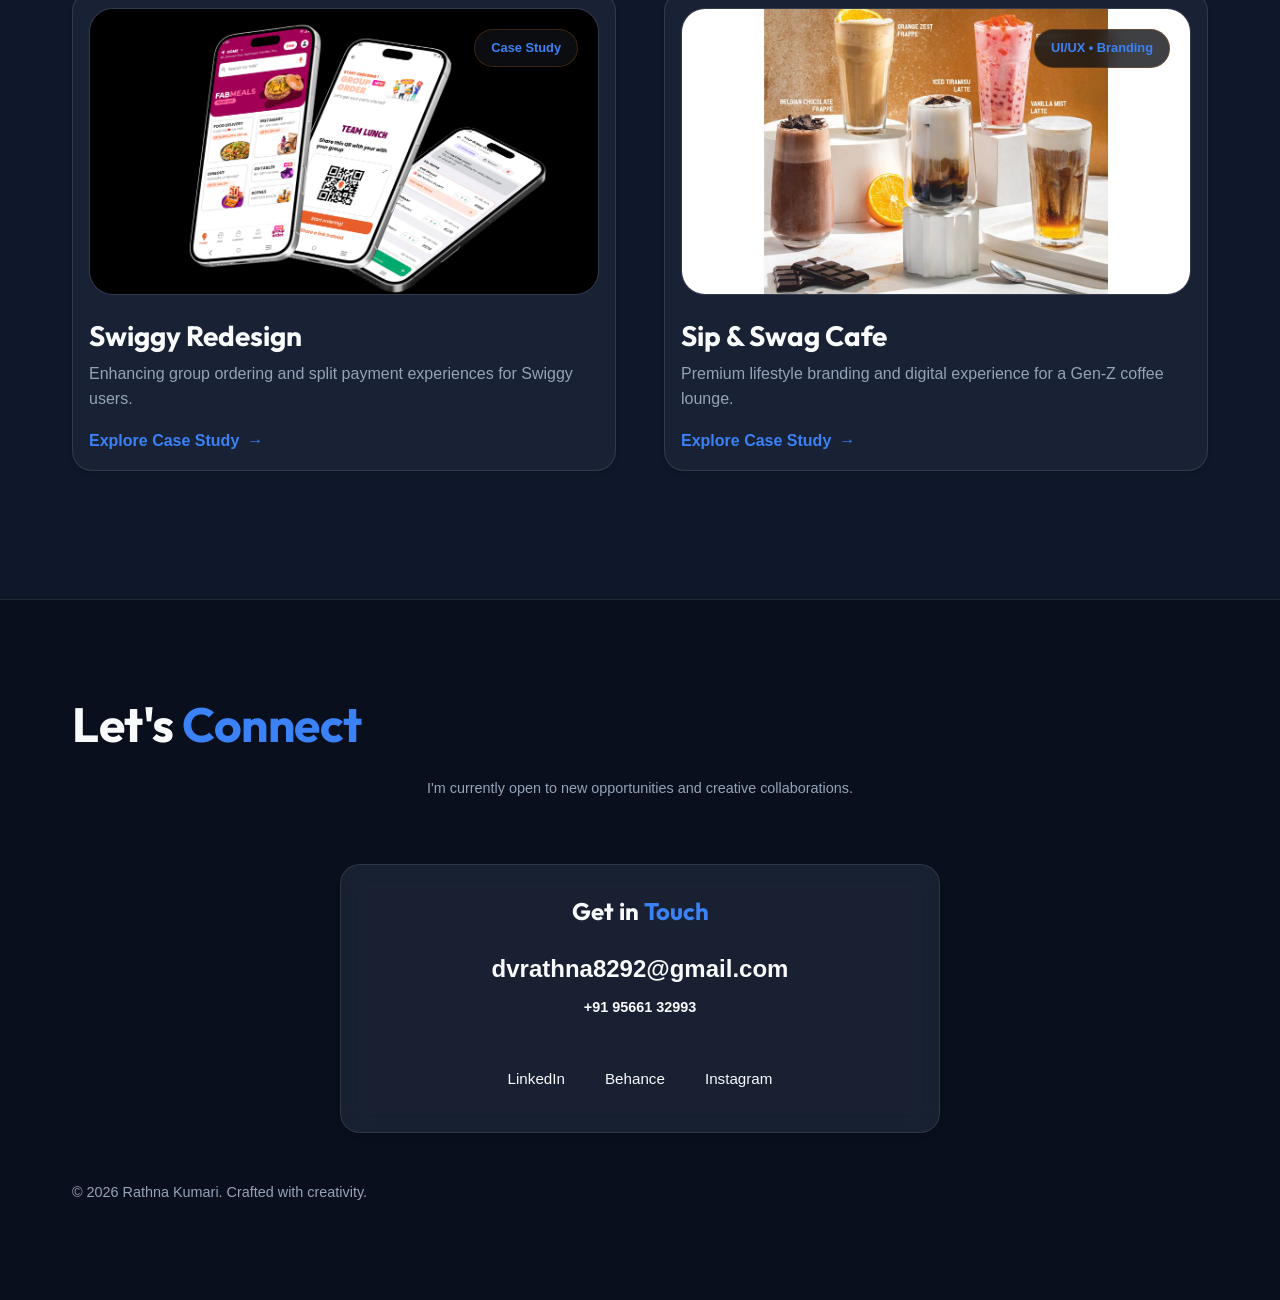
==== commit 85135ca0: "Remove contact forms from portfolio" ====
--- a/index.html
+++ b/index.html
@@ -134,36 +134,18 @@
             <h2 class="mb-md">Let's <span class="highlight">Connect</span></h2>
             <p class="mb-lg" style="text-align: center;">I'm currently open to new opportunities and creative collaborations.</p>
             
-            <div class="contact-wrapper fade-up">
-                <!-- Contact Form -->
-                <div class="contact-form glass-card">
-                    <form action="#" method="POST">
-                        <div class="form-group mb-md">
-                            <label for="name" class="form-label">Name</label>
-                            <input type="text" id="name" name="name" class="form-control" placeholder="Your Name" required>
-                        </div>
-                        <div class="form-group mb-md">
-                            <label for="email" class="form-label">Mail ID</label>
-                            <input type="email" id="email" name="email" class="form-control" placeholder="name@example.com" required>
-                        </div>
-                        <div class="form-group mb-lg">
-                            <label for="message" class="form-label">Message</label>
-                            <textarea id="message" name="message" class="form-control" rows="5" placeholder="Tell me about your project..." required></textarea>
-                        </div>
-                        <button type="submit" class="btn primary-btn" style="width: 100%;">Send Message <i class="fa-solid fa-paper-plane" style="margin-left: 10px;"></i></button>
-                    </form>
-                </div>
-
+            <div class="contact-wrapper fade-up" style="display: flex; justify-content: center; text-align: center; margin-top: 4rem;">
                 <!-- Contact Info Side -->
-                <div class="contact-details">
+                <div class="contact-details glass-card p-xl" style="width: 100%; max-width: 600px;">
                     <div class="footer-contact mb-xl">
+                        <h3 class="mb-md">Get in <span class="highlight">Touch</span></h3>
                         <p class="text-lg">dvrathna8292@gmail.com</p>
                         <p class="mt-sm">+91 95661 32993</p>
                     </div>
-                    <div class="nav-links" style="justify-content: flex-start; gap: 2.5rem; flex-wrap: wrap;">
+                    <div class="nav-links" style="justify-content: center; gap: 2.5rem; flex-wrap: wrap;">
                         <a href="https://linkedin.com" target="_blank">LinkedIn</a>
                         <a href="https://behance.net" target="_blank">Behance</a>
-                        <a href="mailto:dvrathna8292@gmail.com">Email Me</a>
+                        <a href="https://instagram.com" target="_blank">Instagram</a>
                     </div>
                 </div>
             </div>
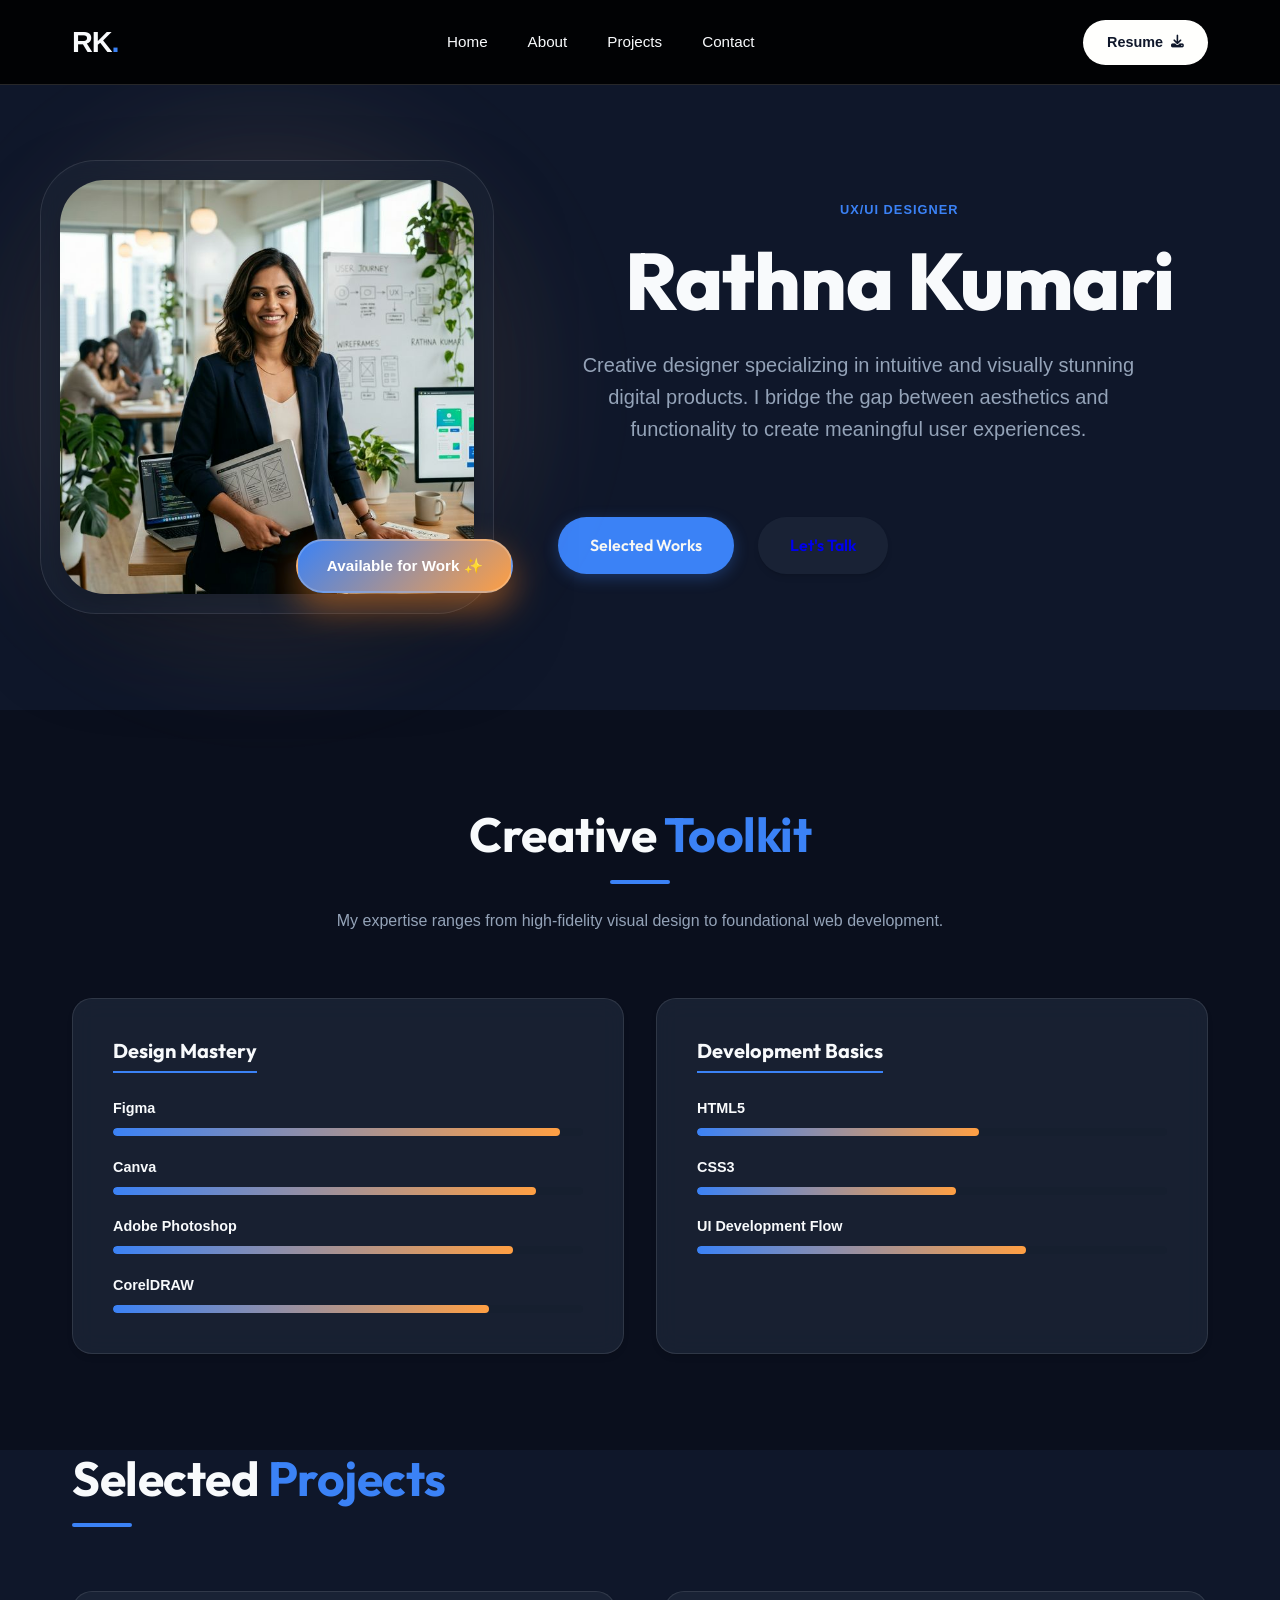
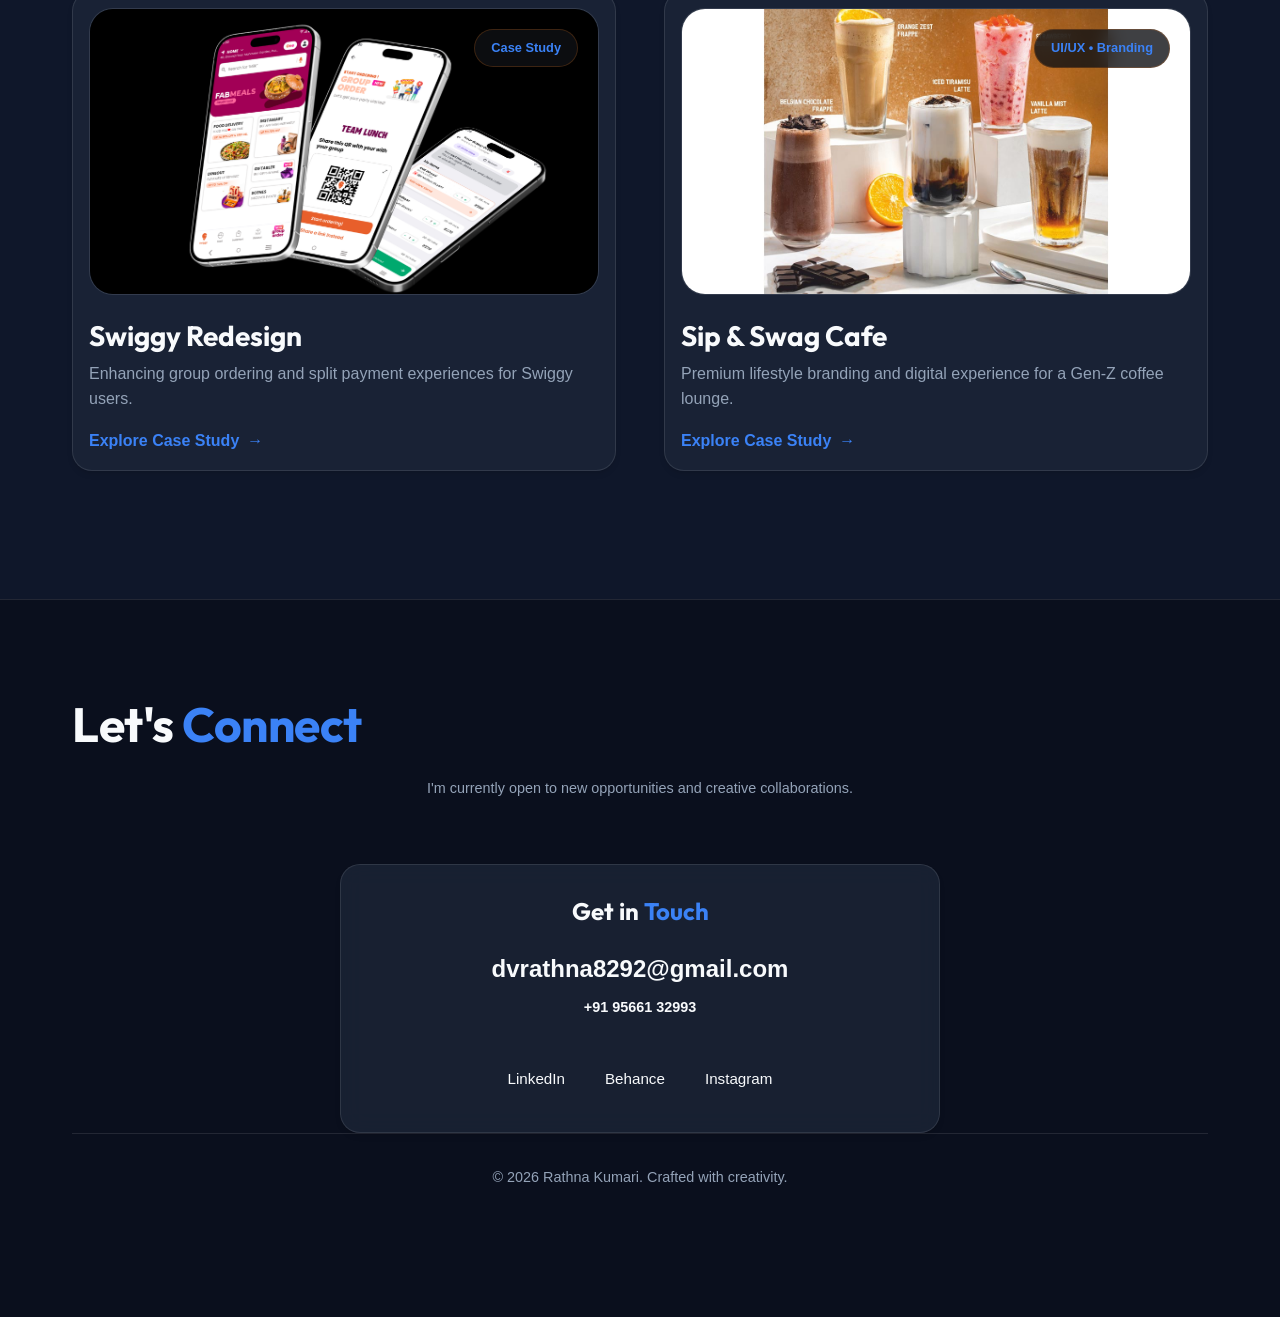
==== commit 8b385635: "Center footer copyright text across all pages" ====
--- a/index.html
+++ b/index.html
@@ -149,7 +149,9 @@
                     </div>
                 </div>
             </div>
-            <p class="mt-xl text-sm">© 2026 Rathna Kumari. Crafted with creativity.</p>
+    <footer class="section bg-darker" style="padding: 2rem 0;">
+        <div class="container" style="text-align: center;">
+            <p class="text-sm">© 2026 Rathna Kumari. Crafted with creativity.</p>
         </div>
     </footer>
 
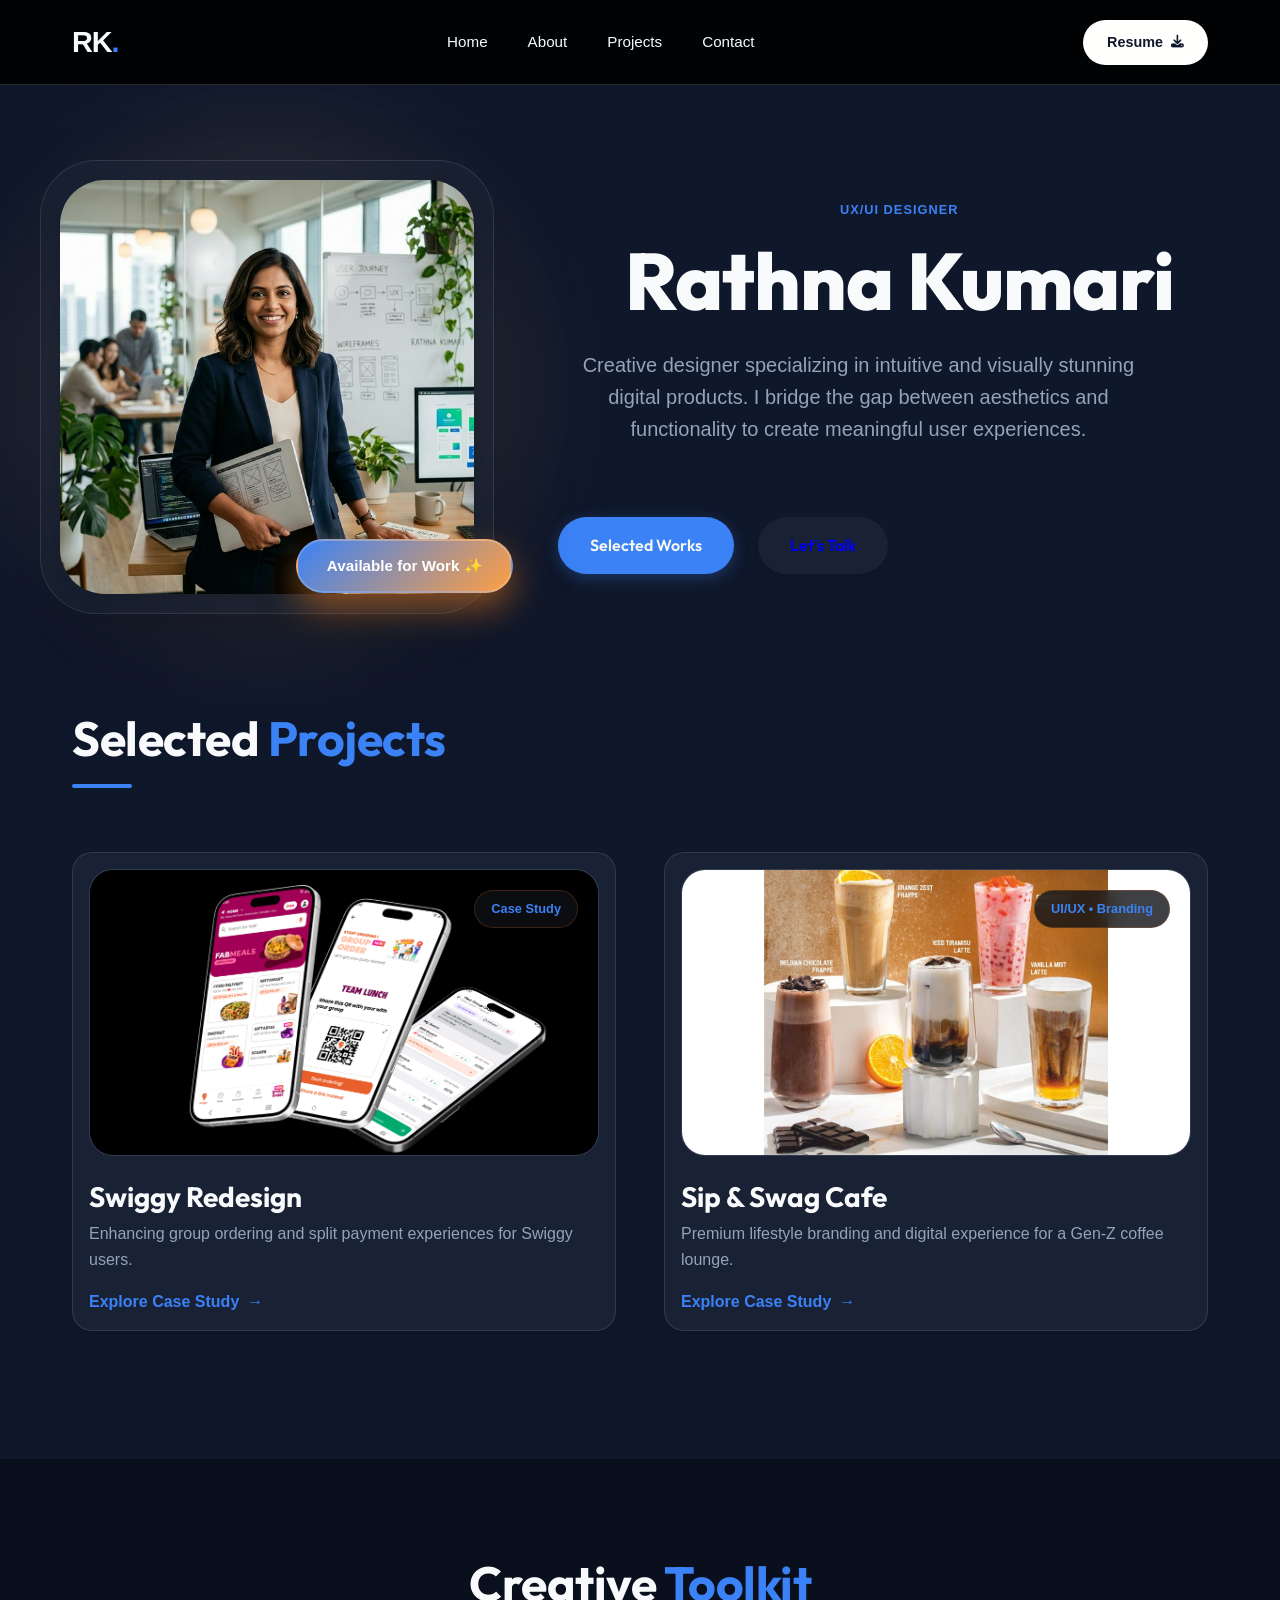
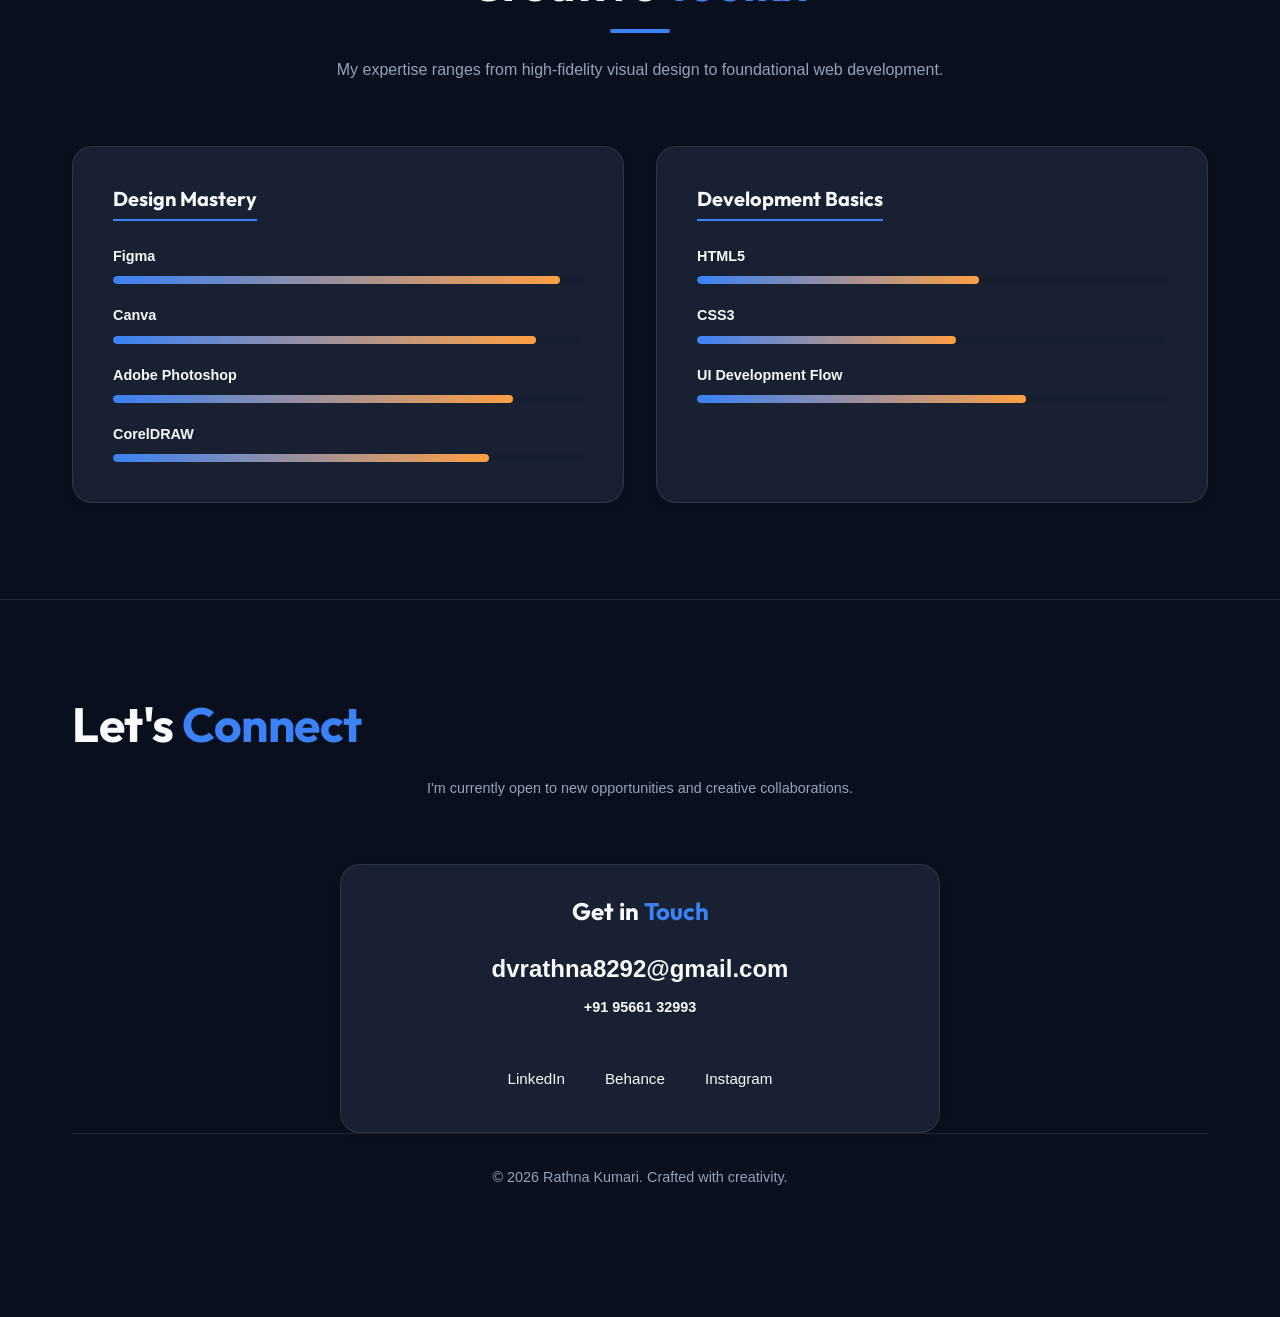
==== commit f2e5e4a7: "Move Creative Toolkit below Selected Projects" ====
--- a/index.html
+++ b/index.html
@@ -43,6 +43,41 @@
             </div>
         </div>
     </header>
+
+    <main id="projects" class="projects-section container">
+        <div class="section-header fade-up">
+            <h2>Selected <span class="highlight">Projects</span></h2>
+            <div class="line align-left"></div>
+        </div>
+
+        <div class="project-grid">
+            <!-- Swiggy Redesign Project -->
+            <a href="case study.html" class="project-card glass-card p-sm fade-up">
+                <div class="project-thumbnail">
+                    <span class="project-badge">Case Study</span>
+                    <img src="Swiggy redesign.png" alt="Swiggy Redesign Case Study Thumbnail">
+                </div>
+                <div class="p-md">
+                    <h3 class="project-title">Swiggy Redesign</h3>
+                    <p class="project-desc">Enhancing group ordering and split payment experiences for Swiggy users.</p>
+                    <span class="view-case-study">Explore Case Study</span>
+                </div>
+            </a>
+
+            <!-- Sip & Swag Cafe Project -->
+            <a href="sip-and-swag-case-study.html" class="project-card glass-card p-sm fade-up delay-1" style="text-decoration: none; color: inherit;">
+                <div class="project-thumbnail">
+                    <span class="project-badge">UI/UX • Branding</span>
+                    <img src="Barista.jpg" alt="Sip & Swag Cafe" style="width: 100%; height: 100%; object-fit: cover; border-radius: 12px;">
+                </div>
+                <div class="p-md">
+                    <h3 class="project-title">Sip & Swag Cafe</h3>
+                    <p class="project-desc">Premium lifestyle branding and digital experience for a Gen-Z coffee lounge.</p>
+                    <span class="view-case-study">Explore Case Study</span>
+                </div>
+            </a>
+        </div>
+    </main>
 
     <section id="skills" class="section bg-darker">
         <div class="container">
@@ -94,41 +129,6 @@
         </div>
     </section>
 
-    <main id="projects" class="projects-section container">
-        <div class="section-header fade-up">
-            <h2>Selected <span class="highlight">Projects</span></h2>
-            <div class="line align-left"></div>
-        </div>
-
-        <div class="project-grid">
-            <!-- Swiggy Redesign Project -->
-            <a href="case study.html" class="project-card glass-card p-sm fade-up">
-                <div class="project-thumbnail">
-                    <span class="project-badge">Case Study</span>
-                    <img src="Swiggy redesign.png" alt="Swiggy Redesign Case Study Thumbnail">
-                </div>
-                <div class="p-md">
-                    <h3 class="project-title">Swiggy Redesign</h3>
-                    <p class="project-desc">Enhancing group ordering and split payment experiences for Swiggy users.</p>
-                    <span class="view-case-study">Explore Case Study</span>
-                </div>
-            </a>
-
-            <!-- Sip & Swag Cafe Project -->
-            <a href="sip-and-swag-case-study.html" class="project-card glass-card p-sm fade-up delay-1" style="text-decoration: none; color: inherit;">
-                <div class="project-thumbnail">
-                    <span class="project-badge">UI/UX • Branding</span>
-                    <img src="Barista.jpg" alt="Sip & Swag Cafe" style="width: 100%; height: 100%; object-fit: cover; border-radius: 12px;">
-                </div>
-                <div class="p-md">
-                    <h3 class="project-title">Sip & Swag Cafe</h3>
-                    <p class="project-desc">Premium lifestyle branding and digital experience for a Gen-Z coffee lounge.</p>
-                    <span class="view-case-study">Explore Case Study</span>
-                </div>
-            </a>
-        </div>
-    </main>
-
     <footer id="contact" class="section bg-darker">
         <div class="container">
             <h2 class="mb-md">Let's <span class="highlight">Connect</span></h2>
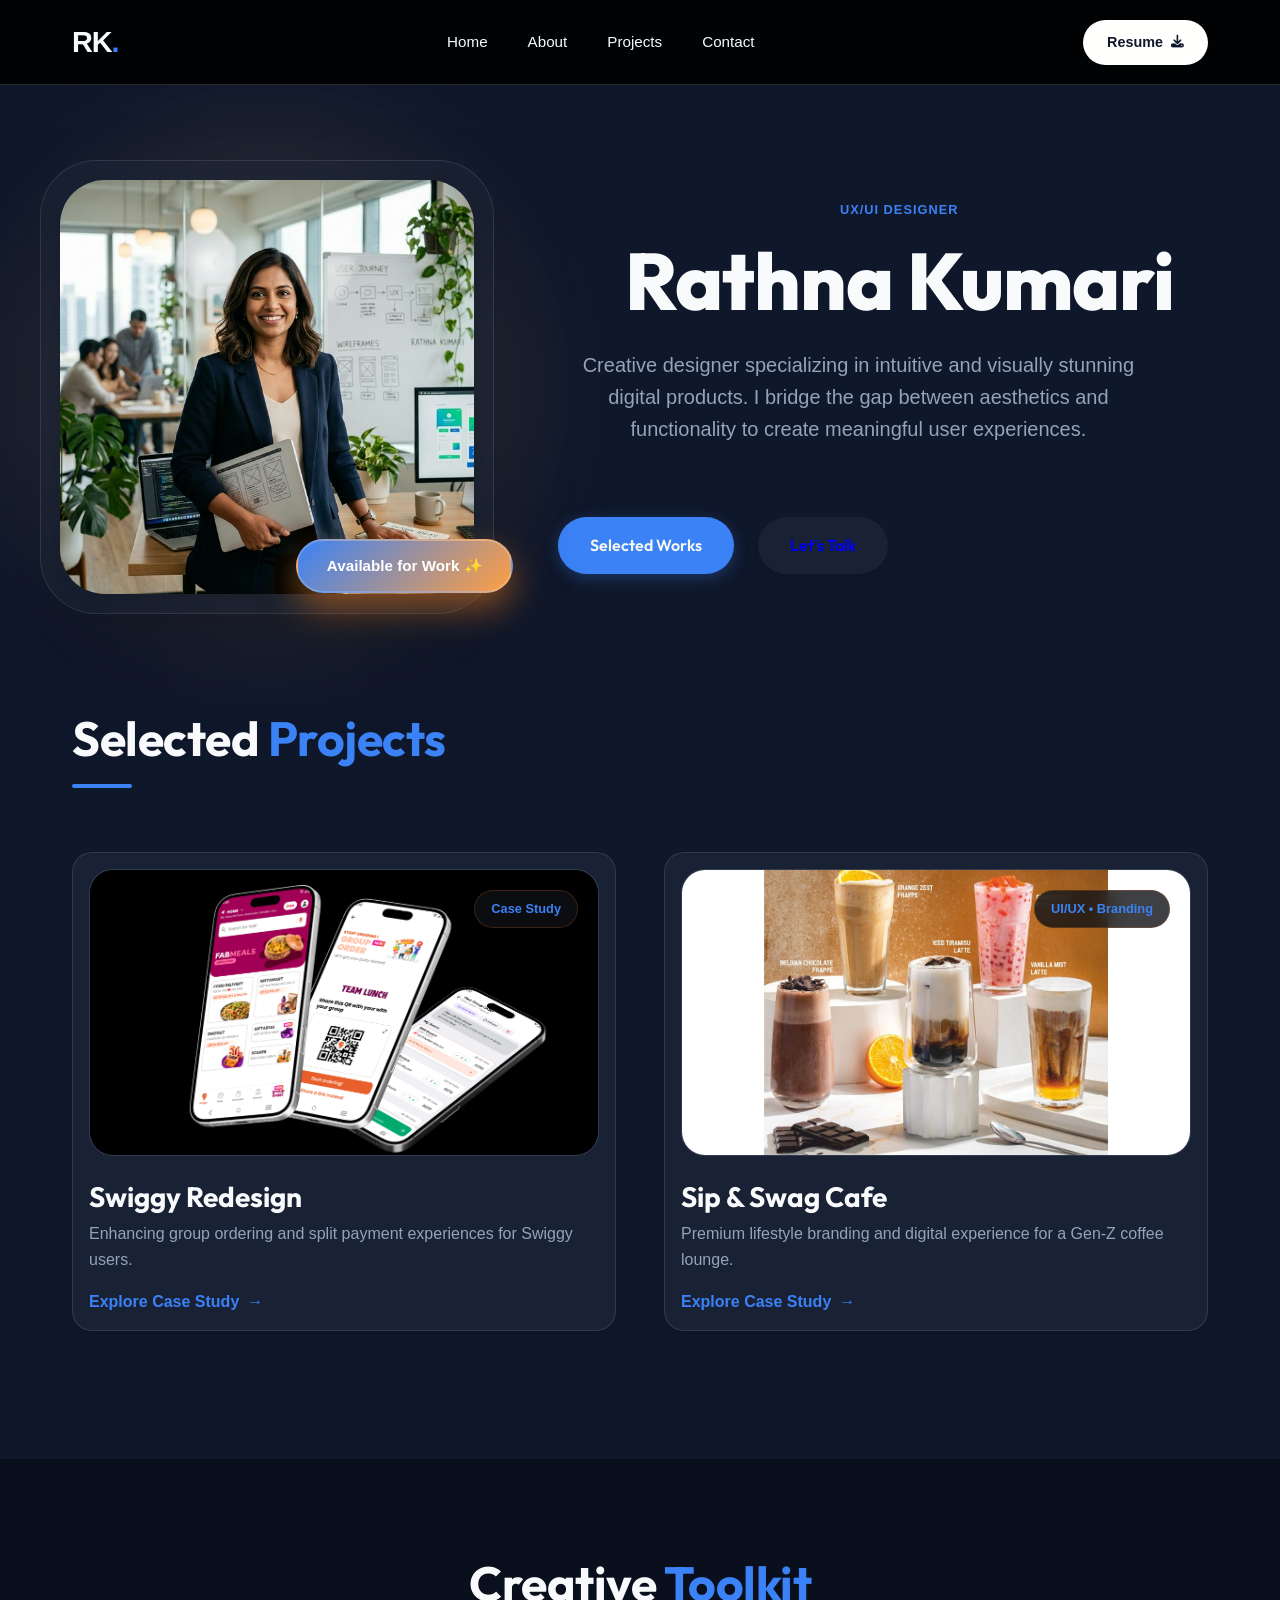
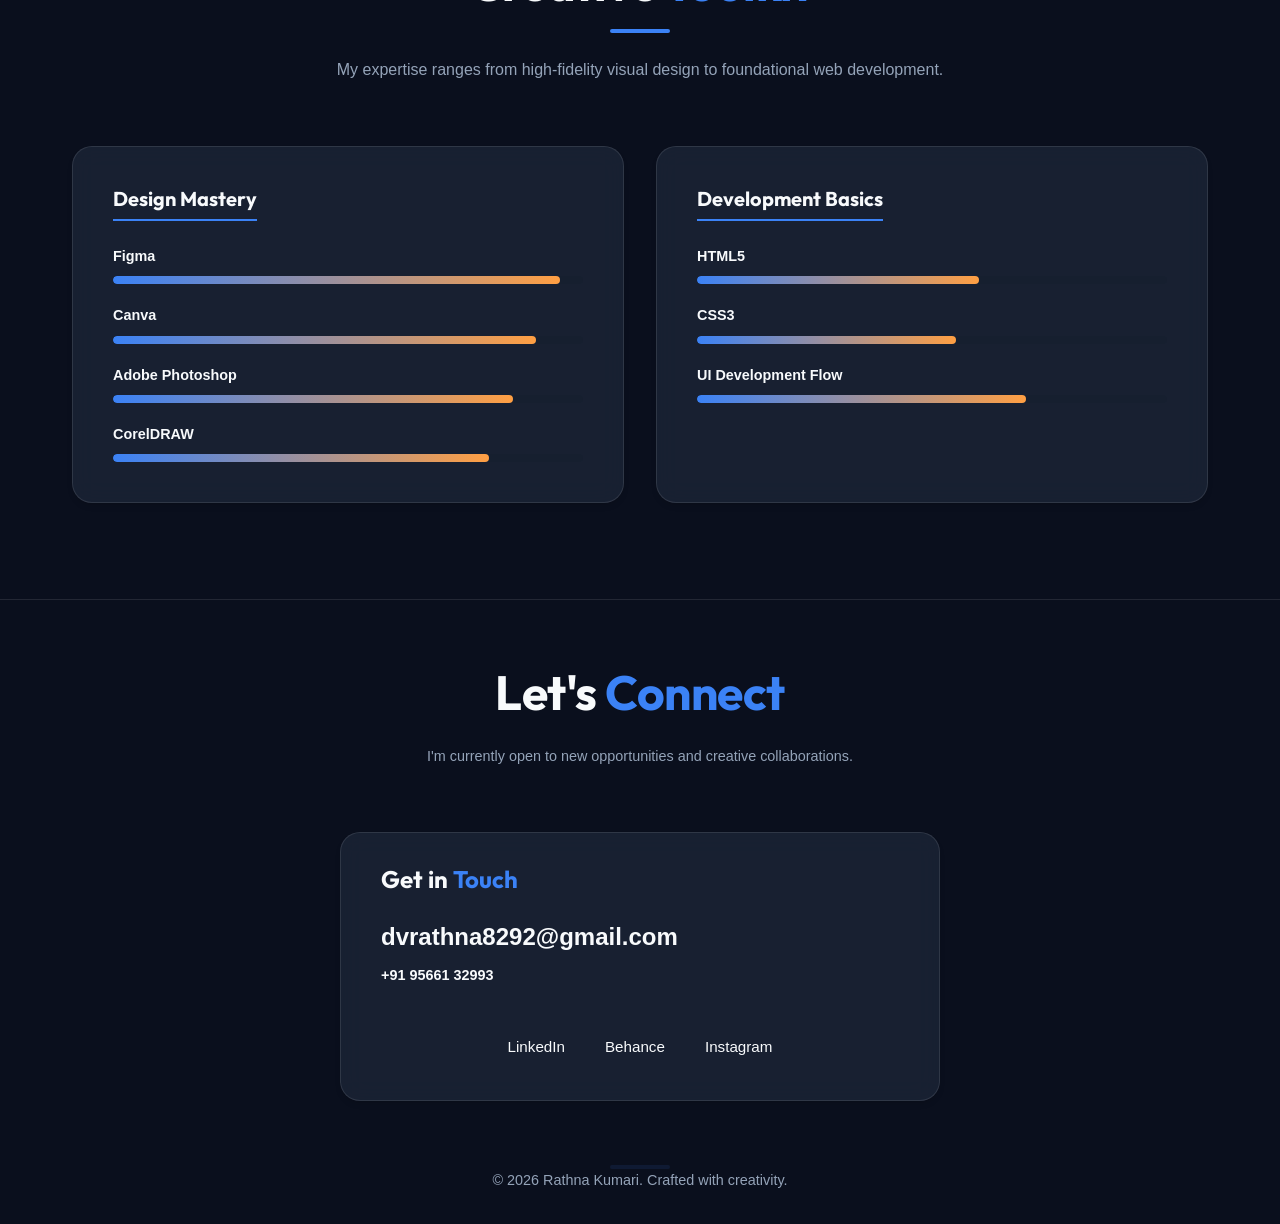
==== commit 506318ea: "Fix footer HTML, reorder sections, and improve navigation scroll margins" ====
--- a/index.html
+++ b/index.html
@@ -44,7 +44,7 @@
         </div>
     </header>
 
-    <main id="projects" class="projects-section container">
+    <main id="projects" class="projects-section container" style="scroll-margin-top: 100px;">
         <div class="section-header fade-up">
             <h2>Selected <span class="highlight">Projects</span></h2>
             <div class="line align-left"></div>
@@ -79,7 +79,7 @@
         </div>
     </main>
 
-    <section id="skills" class="section bg-darker">
+    <section id="skills" class="section bg-darker" style="scroll-margin-top: 80px;">
         <div class="container">
             <div class="section-header center fade-up">
                 <h2>Creative <span class="highlight">Toolkit</span></h2>
@@ -129,12 +129,12 @@
         </div>
     </section>
 
-    <footer id="contact" class="section bg-darker">
-        <div class="container">
+    <footer id="contact" class="section bg-darker" style="padding: 4rem 0 2rem; scroll-margin-top: 80px;">
+        <div class="container" style="text-align: center;">
             <h2 class="mb-md">Let's <span class="highlight">Connect</span></h2>
-            <p class="mb-lg" style="text-align: center;">I'm currently open to new opportunities and creative collaborations.</p>
+            <p class="mb-lg">I'm currently open to new opportunities and creative collaborations.</p>
             
-            <div class="contact-wrapper fade-up" style="display: flex; justify-content: center; text-align: center; margin-top: 4rem;">
+            <div class="contact-wrapper fade-up" style="display: flex; justify-content: center; margin-bottom: 4rem;">
                 <!-- Contact Info Side -->
                 <div class="contact-details glass-card p-xl" style="width: 100%; max-width: 600px;">
                     <div class="footer-contact mb-xl">
@@ -149,8 +149,8 @@
                     </div>
                 </div>
             </div>
-    <footer class="section bg-darker" style="padding: 2rem 0;">
-        <div class="container" style="text-align: center;">
+            
+            <div class="line mb-md" style="margin: 0 auto; opacity: 0.1;"></div>
             <p class="text-sm">© 2026 Rathna Kumari. Crafted with creativity.</p>
         </div>
     </footer>
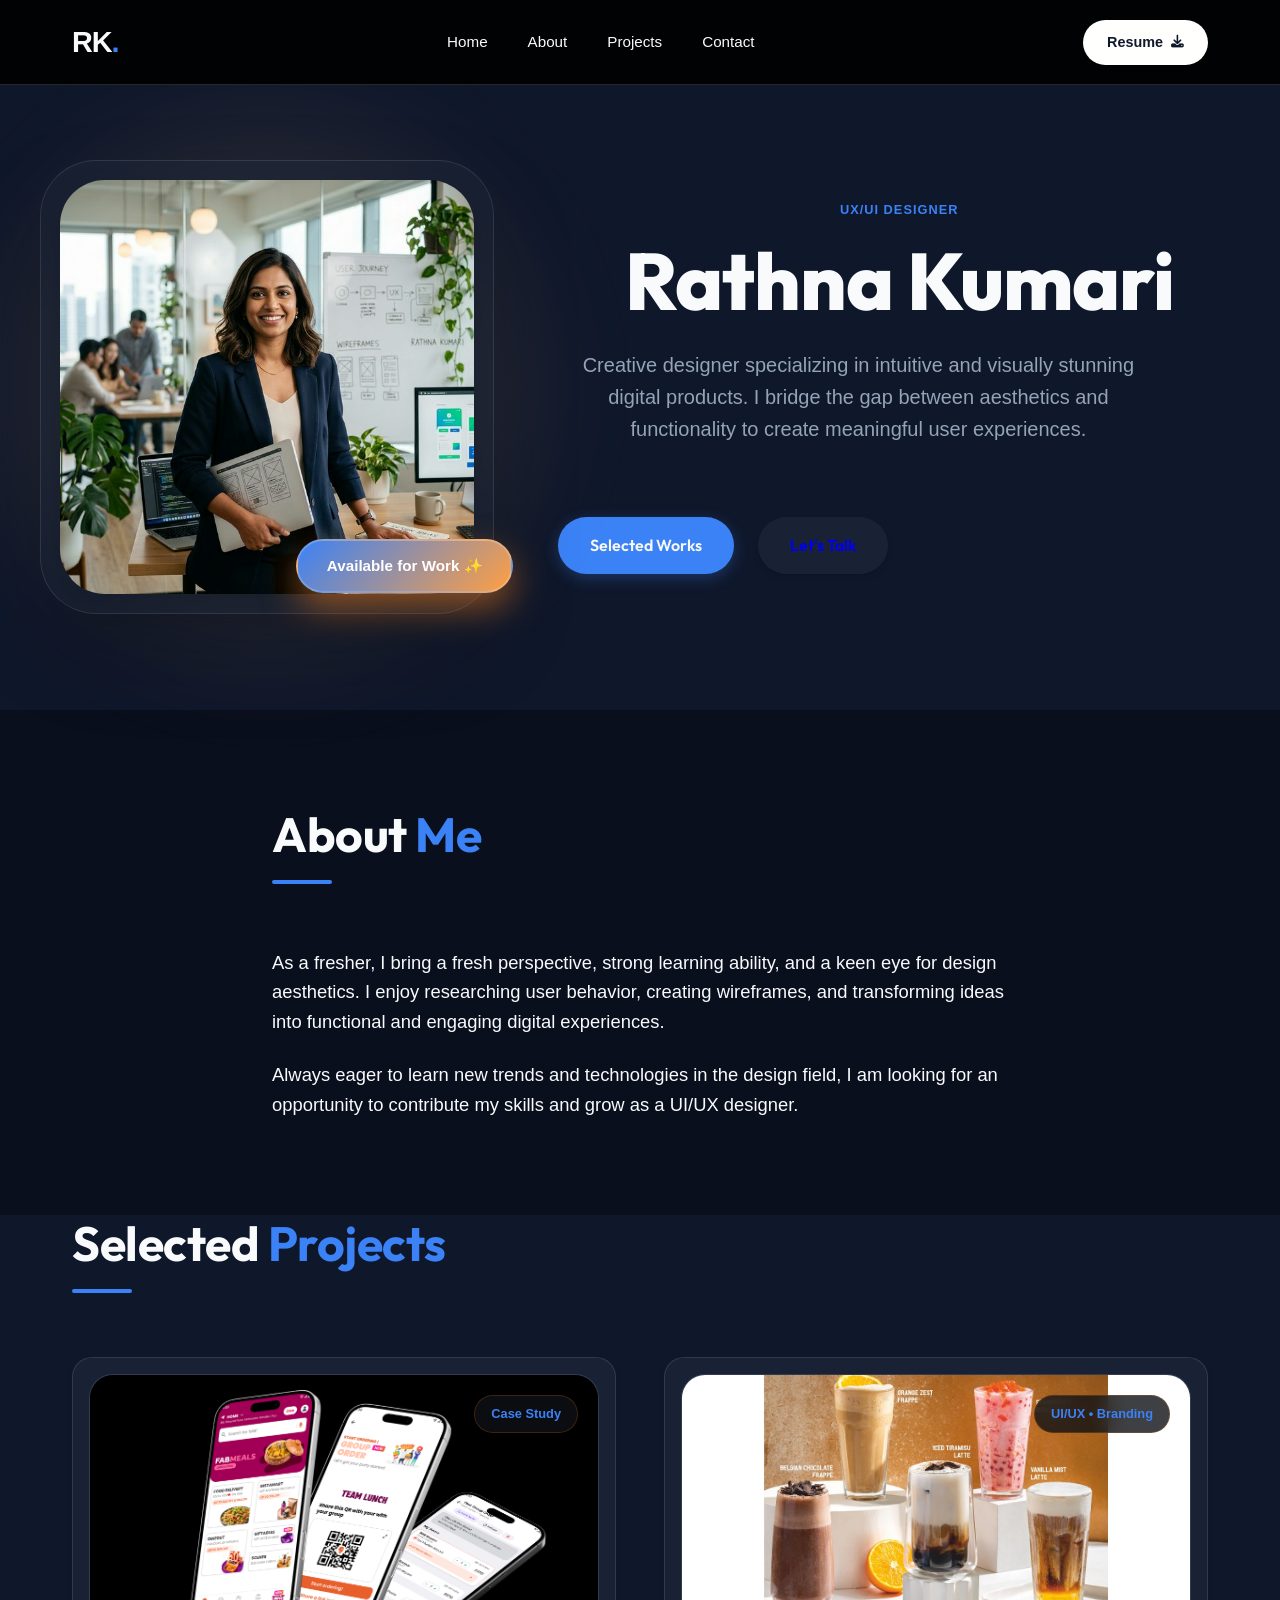
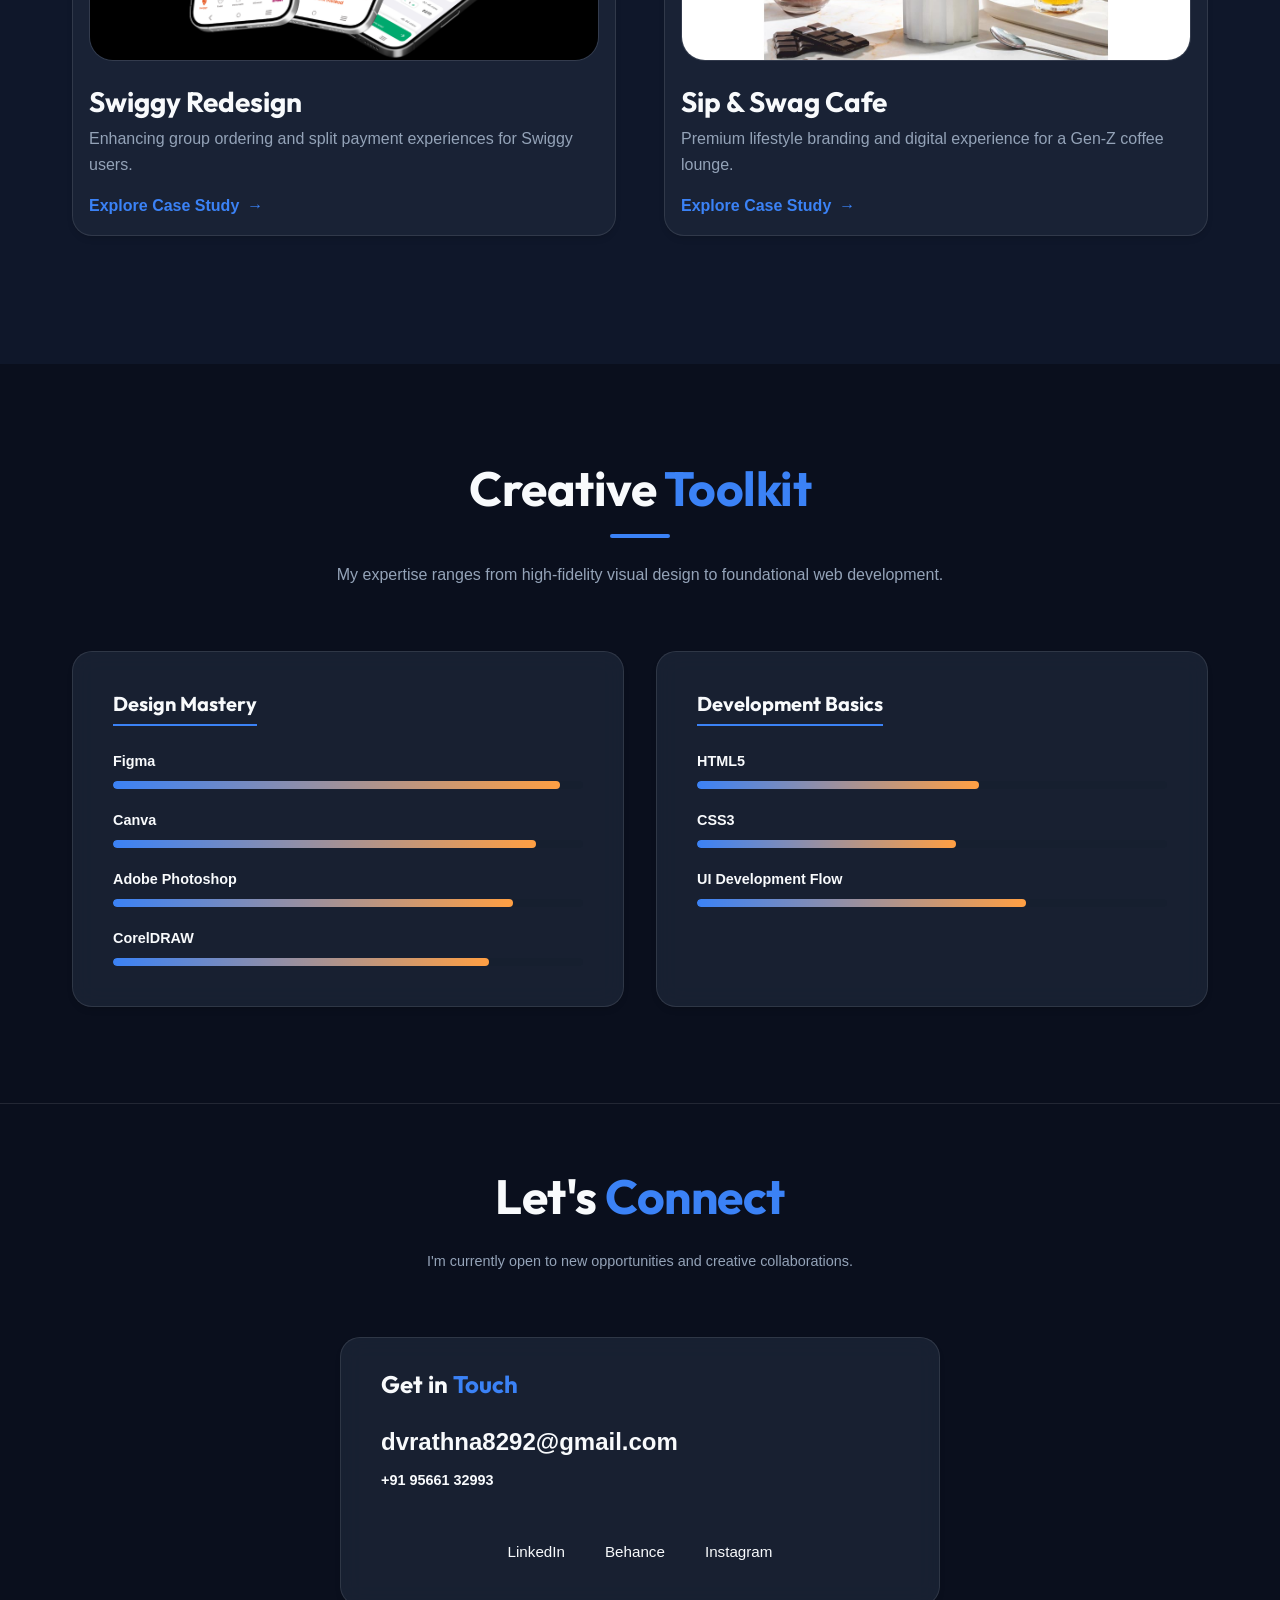
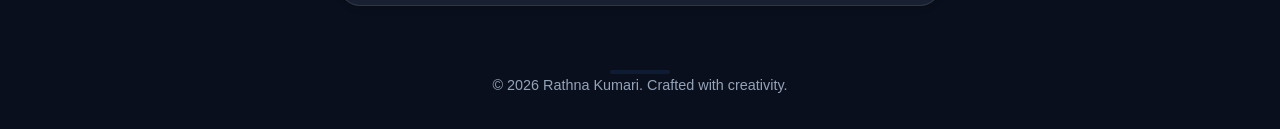
==== commit abaf3fc5: "Update About section with new refresher content" ====
--- a/index.html
+++ b/index.html
@@ -43,6 +43,19 @@
             </div>
         </div>
     </header>
+    
+    <section id="about" class="section bg-darker" style="scroll-margin-top: 80px;">
+        <div class="container" style="max-width: 800px;">
+            <div class="section-header fade-up">
+                <h2>About <span class="highlight">Me</span></h2>
+                <div class="line align-left"></div>
+            </div>
+            <div class="about-content fade-up delay-1">
+                <p class="text-lg mb-md" style="color: var(--text-primary);">As a fresher, I bring a fresh perspective, strong learning ability, and a keen eye for design aesthetics. I enjoy researching user behavior, creating wireframes, and transforming ideas into functional and engaging digital experiences.</p>
+                <p class="text-lg" style="color: var(--text-primary);">Always eager to learn new trends and technologies in the design field, I am looking for an opportunity to contribute my skills and grow as a UI/UX designer.</p>
+            </div>
+        </div>
+    </section>
 
     <main id="projects" class="projects-section container" style="scroll-margin-top: 100px;">
         <div class="section-header fade-up">
